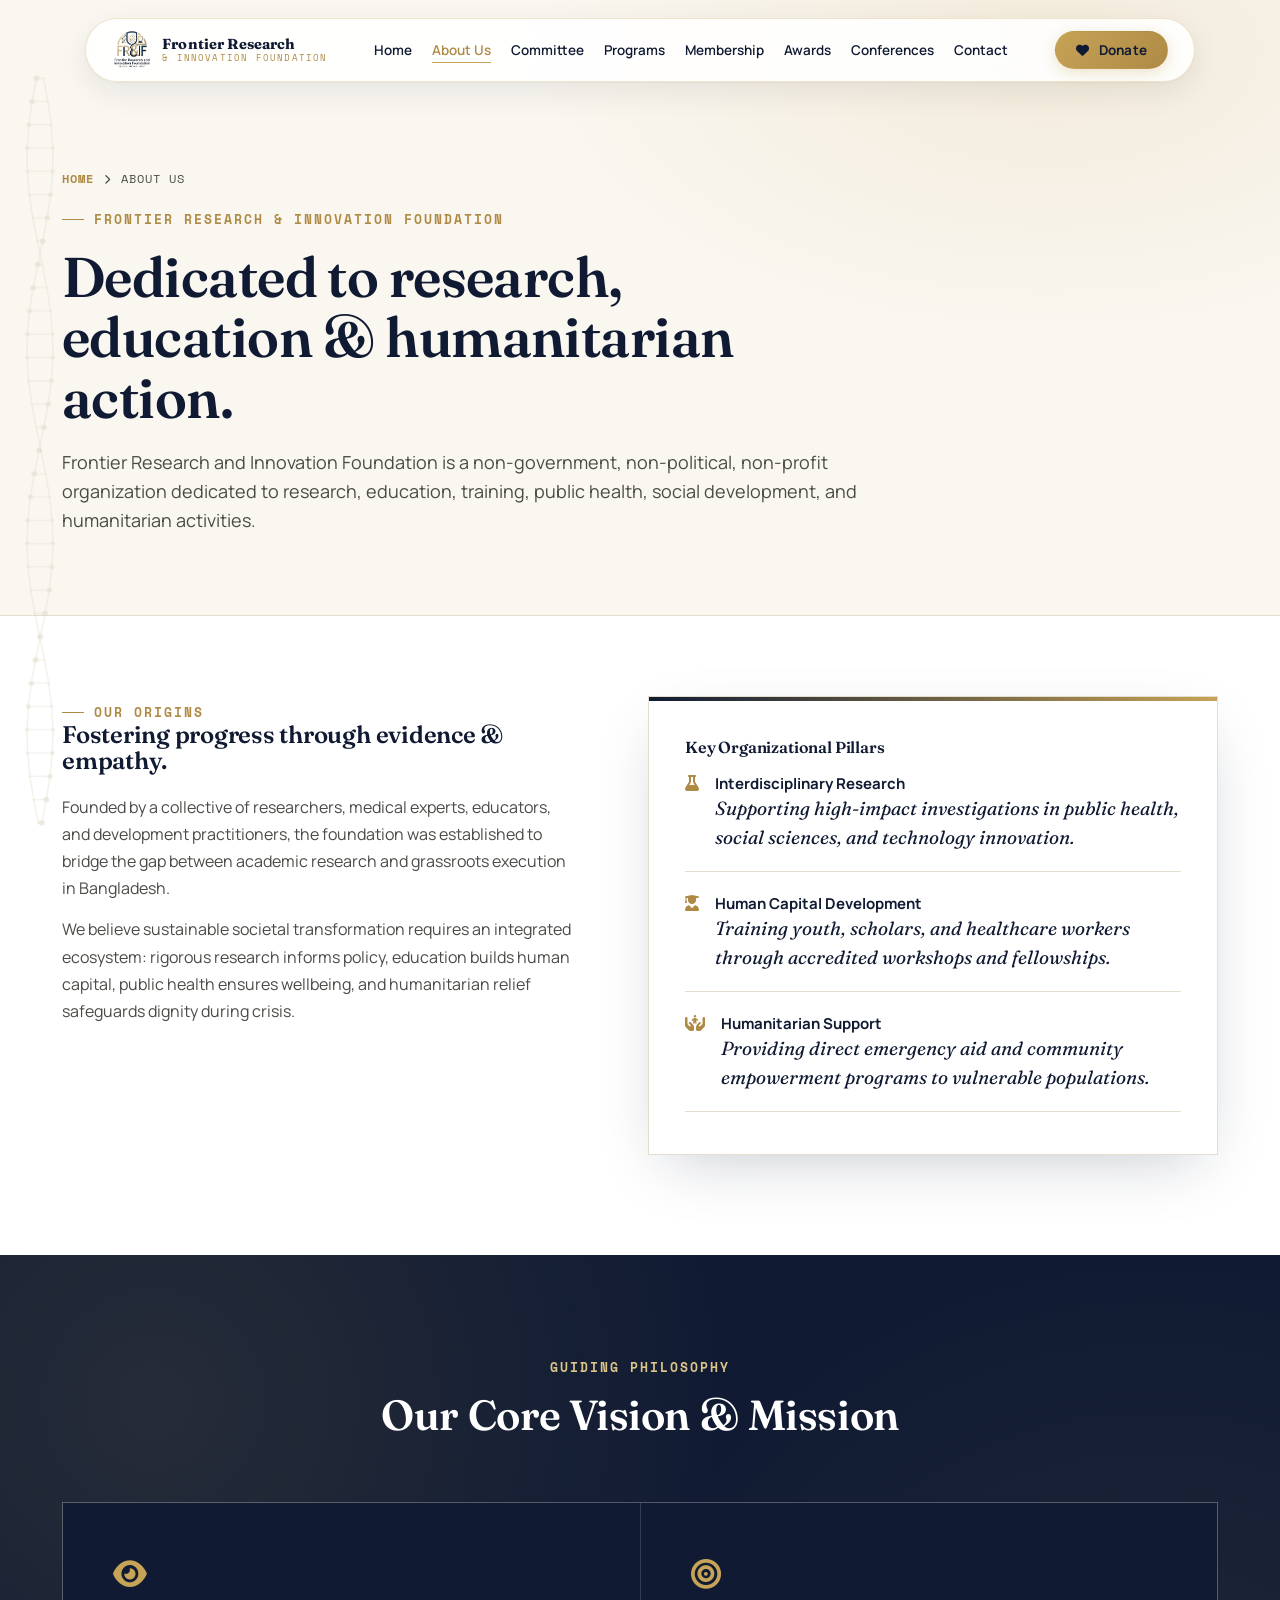
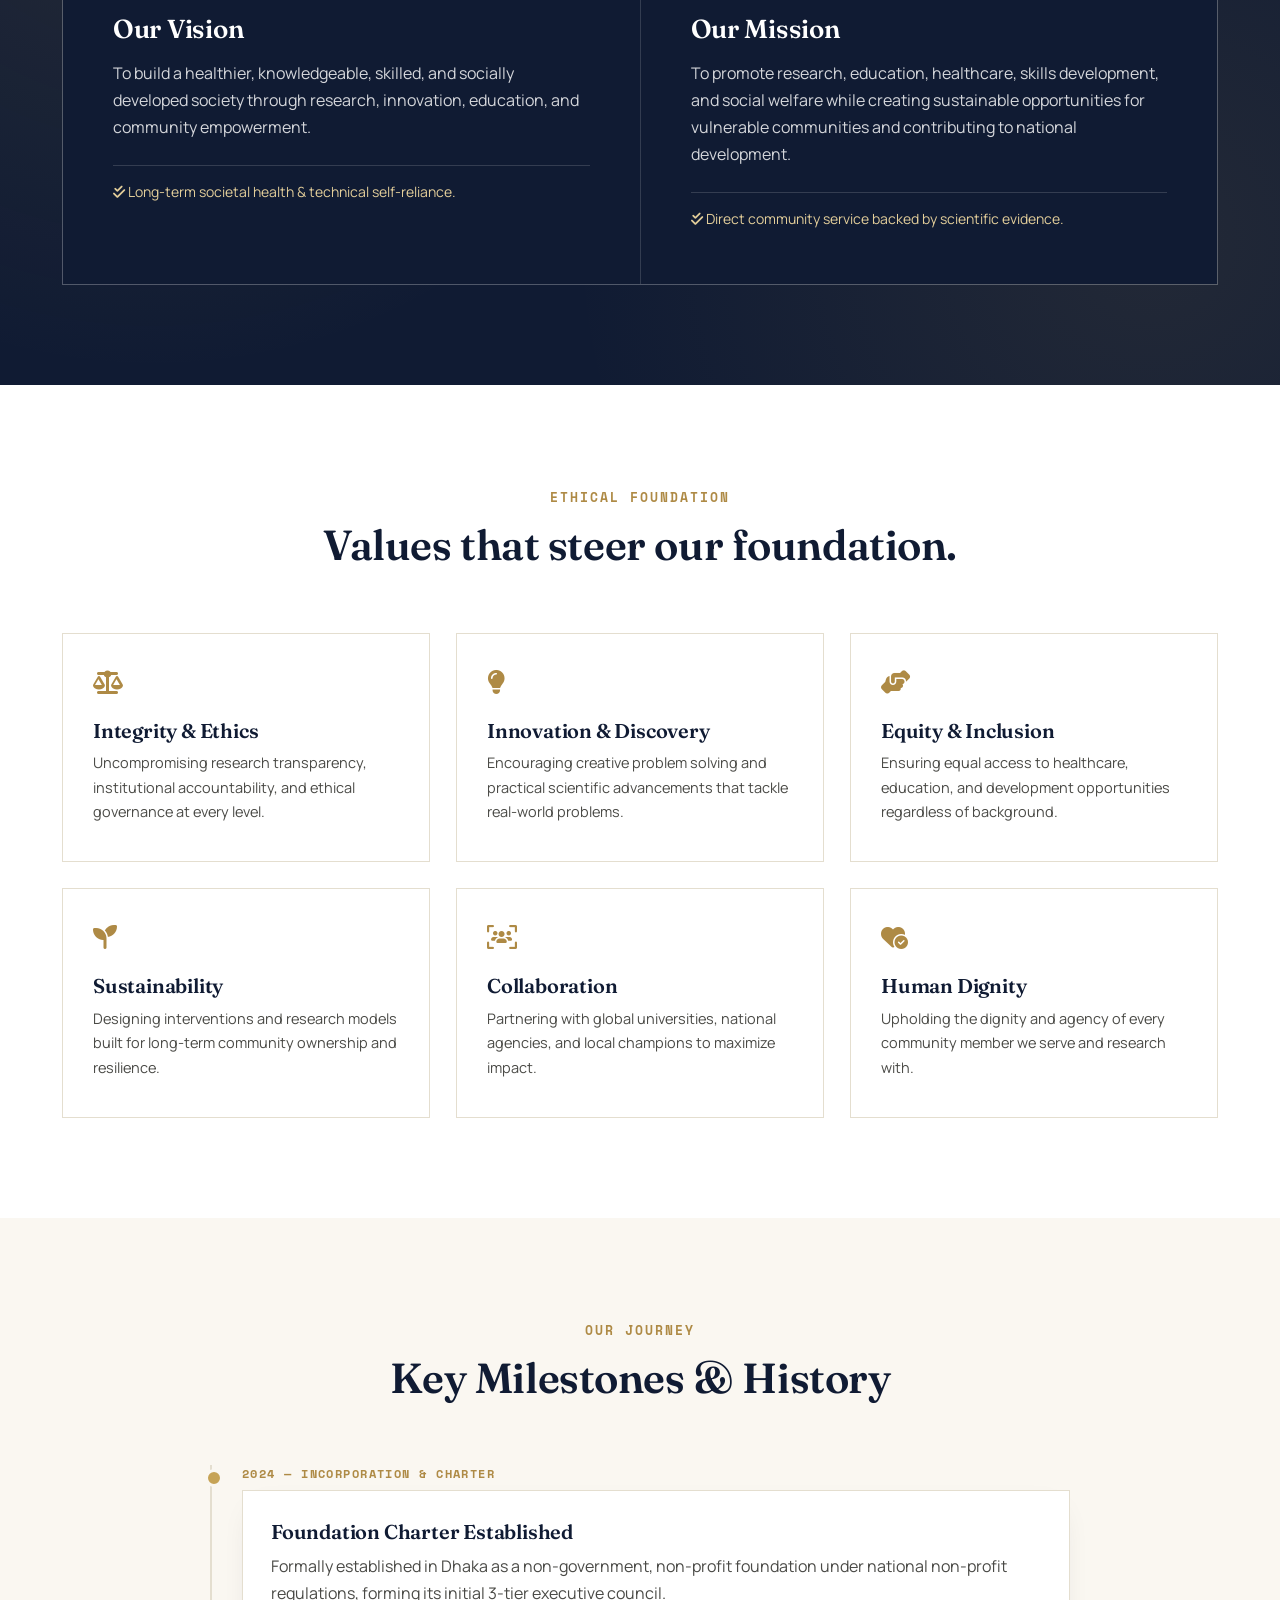
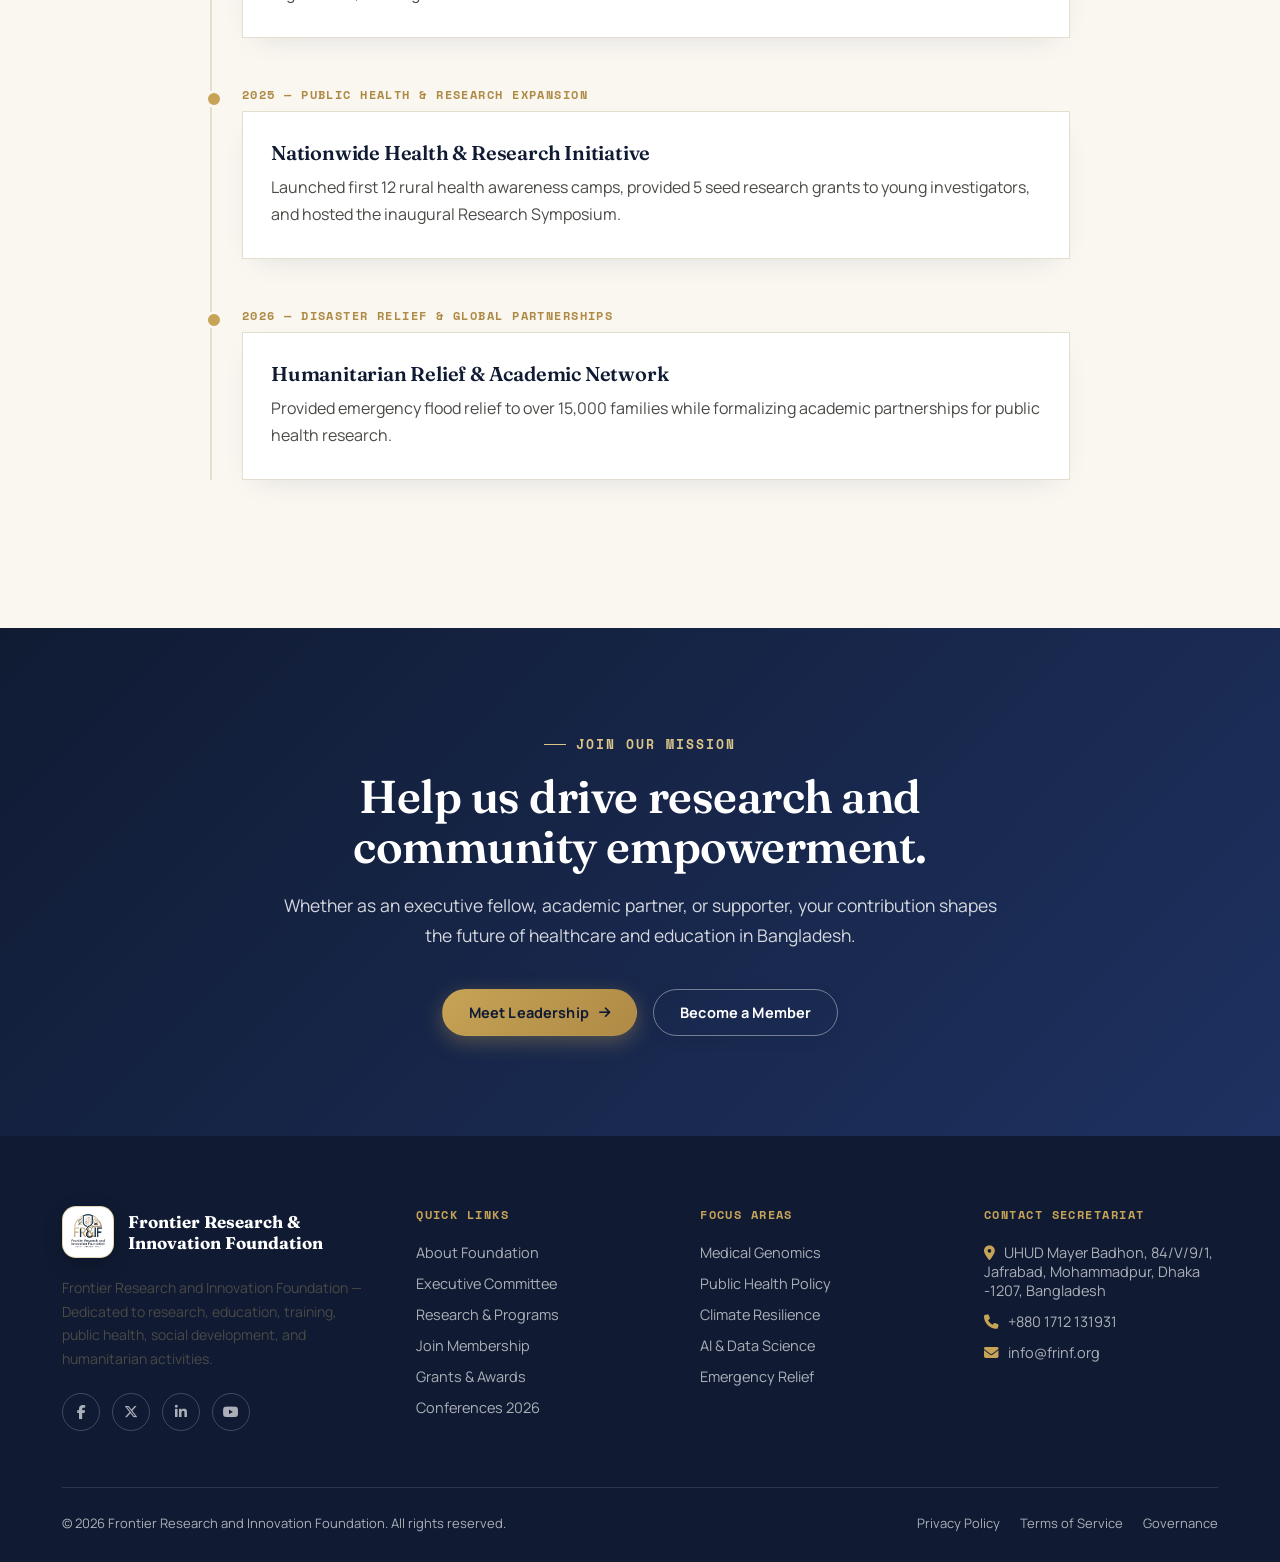
==== about.html @ 63838b61 "Complete site redesign, 3D DNA Helix, Glassmorphism UI, Responsive Components & 100% SEO" ====
<!DOCTYPE html>
<html lang="en">
<head>
<meta charset="UTF-8">
<meta name="viewport" content="width=device-width, initial-scale=1.0">
<title>About Us — Frontier Research and Innovation Foundation</title>
<meta name="description" content="Learn about Frontier Research and Innovation Foundation, our non-profit mission, vision, governance charter, and scientific research impact in Bangladesh.">
<meta name="theme-color" content="#0B192C">
<link rel="icon" href="images/logo.png" type="image/png">
<link rel="canonical" href="https://www.frinf.org/about.html">
<meta property="og:title" content="About Us — Frontier Research and Innovation Foundation">
<meta property="og:description" content="Learn about our foundation's vision, research initiatives, public health programs, and executive leadership.">
<meta property="og:image" content="images/logo.png">
<link rel="preconnect" href="https://fonts.googleapis.com">
<link rel="preconnect" href="https://fonts.gstatic.com" crossorigin>
<link href="https://fonts.googleapis.com/css2?family=Fraunces:ital,opsz,wght@0,9..144,300;0,9..144,400;0,9..144,500;0,9..144,600;0,9..144,700;1,9..144,400;1,9..144,500&family=Manrope:wght@400;500;600;700;800&family=Space+Mono:wght@400;700&display=swap" rel="stylesheet">
<link rel="stylesheet" href="https://cdnjs.cloudflare.com/ajax/libs/font-awesome/6.5.1/css/all.min.css">
<link rel="stylesheet" href="css/style.css">
<script src="js/components.js"></script>
</head>
<body>

<!-- ANIMATED PRELOADER SCREEN -->
<div id="preloader" class="preloader">
  <div class="preloader-inner">
    <div class="preloader-logo-wrap">
      <div class="preloader-ring"></div>
      <img src="images/logo.png" alt="Frontier Research and Innovation Foundation" class="preloader-logo">
    </div>
    <div class="preloader-title">Frontier Research &amp; Innovation Foundation</div>
    <div class="preloader-bar-wrap">
      <div class="preloader-bar" id="preloaderBar"></div>
    </div>
    <div class="preloader-status">
      <span id="preloaderPercent">0%</span>
    </div>
  </div>
</div>

<div id="helix-rail" aria-hidden="true">
  <canvas id="dnaCanvas" width="44" height="900"></canvas>
</div>

<div id="header-placeholder"></div>

<!-- PAGE HERO -->
<section class="page-hero">
  <div class="container">
    <div class="page-hero-inner reveal">
      <div class="breadcrumb">
        <a href="index.html">Home</a> <i class="fa-solid fa-chevron-right" style="font-size:10px;"></i> <span>About Us</span>
      </div>
      <span class="eyebrow">Frontier Research &amp; Innovation Foundation</span>
      <h1>Dedicated to research, education &amp; humanitarian action.</h1>
      <p class="lead">Frontier Research and Innovation Foundation is a non-government, non-political, non-profit organization dedicated to research, education, training, public health, social development, and humanitarian activities.</p>
    </div>
  </div>
</section>

<!-- DETAILED BACKGROUND -->
<section class="about" style="padding-top:80px;">
  <div class="container">
    <div class="about-grid">
      <div class="reveal">
        <span class="eyebrow">Our Origins</span>
        <h2>Fostering progress through evidence &amp; empathy.</h2>
        <p style="margin-top:20px;">Founded by a collective of researchers, medical experts, educators, and development practitioners, the foundation was established to bridge the gap between academic research and grassroots execution in Bangladesh.</p>
        <p style="margin-top:14px;">We believe sustainable societal transformation requires an integrated ecosystem: rigorous research informs policy, education builds human capital, public health ensures wellbeing, and humanitarian relief safeguards dignity during crisis.</p>
      </div>

      <div class="reveal" style="transition-delay:.15s;">
        <div class="hero-card" style="margin-top:0;">
          <h4>Key Organizational Pillars</h4>
          <ul class="about-list" style="margin-top:16px;">
            <li>
              <i class="fa-solid fa-flask"></i>
              <div>
                <b>Interdisciplinary Research</b>
                <p>Supporting high-impact investigations in public health, social sciences, and technology innovation.</p>
              </div>
            </li>
            <li>
              <i class="fa-solid fa-user-graduate"></i>
              <div>
                <b>Human Capital Development</b>
                <p>Training youth, scholars, and healthcare workers through accredited workshops and fellowships.</p>
              </div>
            </li>
            <li>
              <i class="fa-solid fa-hands-holding-child"></i>
              <div>
                <b>Humanitarian Support</b>
                <p>Providing direct emergency aid and community empowerment programs to vulnerable populations.</p>
              </div>
            </li>
          </ul>
        </div>
      </div>
    </div>
  </div>
</section>

<!-- VISION & MISSION DETAILED -->
<section class="vm">
  <div class="container">
    <div class="section-head center reveal">
      <span class="eyebrow">Guiding Philosophy</span>
      <h2>Our Core Vision &amp; Mission</h2>
    </div>

    <div class="vm-grid reveal-stagger">
      <div class="vm-card stagger-item">
        <i class="fa-solid fa-eye vm-icon"></i>
        <h3>Our Vision</h3>
        <p>To build a healthier, knowledgeable, skilled, and socially developed society through research, innovation, education, and community empowerment.</p>
        <div style="margin-top:24px;border-top:1px solid rgba(255,255,255,.15);padding-top:16px;font-size:14px;color:var(--gold-300);">
          <i class="fa-solid fa-check-double"></i> Long-term societal health &amp; technical self-reliance.
        </div>
      </div>
      <div class="vm-card stagger-item">
        <i class="fa-solid fa-bullseye vm-icon"></i>
        <h3>Our Mission</h3>
        <p>To promote research, education, healthcare, skills development, and social welfare while creating sustainable opportunities for vulnerable communities and contributing to national development.</p>
        <div style="margin-top:24px;border-top:1px solid rgba(255,255,255,.15);padding-top:16px;font-size:14px;color:var(--gold-300);">
          <i class="fa-solid fa-check-double"></i> Direct community service backed by scientific evidence.
        </div>
      </div>
    </div>
  </div>
</section>

<!-- CORE VALUES -->
<section style="background:var(--white);">
  <div class="container">
    <div class="section-head center reveal">
      <span class="eyebrow">Ethical Foundation</span>
      <h2>Values that steer our foundation.</h2>
    </div>

    <div class="explore-grid reveal-stagger">
      <div class="explore-card stagger-item">
        <div class="explore-top"><i class="fa-solid fa-scale-balanced e-icon"></i></div>
        <h4>Integrity &amp; Ethics</h4>
        <p>Uncompromising research transparency, institutional accountability, and ethical governance at every level.</p>
      </div>
      <div class="explore-card stagger-item">
        <div class="explore-top"><i class="fa-solid fa-lightbulb e-icon"></i></div>
        <h4>Innovation &amp; Discovery</h4>
        <p>Encouraging creative problem solving and practical scientific advancements that tackle real-world problems.</p>
      </div>
      <div class="explore-card stagger-item">
        <div class="explore-top"><i class="fa-solid fa-handshake-angle e-icon"></i></div>
        <h4>Equity &amp; Inclusion</h4>
        <p>Ensuring equal access to healthcare, education, and development opportunities regardless of background.</p>
      </div>
      <div class="explore-card stagger-item">
        <div class="explore-top"><i class="fa-solid fa-seedling e-icon"></i></div>
        <h4>Sustainability</h4>
        <p>Designing interventions and research models built for long-term community ownership and resilience.</p>
      </div>
      <div class="explore-card stagger-item">
        <div class="explore-top"><i class="fa-solid fa-users-viewfinder e-icon"></i></div>
        <h4>Collaboration</h4>
        <p>Partnering with global universities, national agencies, and local champions to maximize impact.</p>
      </div>
      <div class="explore-card stagger-item">
        <div class="explore-top"><i class="fa-solid fa-heart-circle-check e-icon"></i></div>
        <h4>Human Dignity</h4>
        <p>Upholding the dignity and agency of every community member we serve and research with.</p>
      </div>
    </div>
  </div>
</section>

<!-- MILESTONES TIMELINE -->
<section class="contact" style="background:var(--cream);">
  <div class="container">
    <div class="section-head center reveal">
      <span class="eyebrow">Our Journey</span>
      <h2>Key Milestones &amp; History</h2>
    </div>

    <div class="timeline reveal-stagger">
      <div class="timeline-item stagger-item">
        <div class="timeline-year">2024 — Incorporation &amp; Charter</div>
        <div class="timeline-card">
          <h4>Foundation Charter Established</h4>
          <p>Formally established in Dhaka as a non-government, non-profit foundation under national non-profit regulations, forming its initial 3-tier executive council.</p>
        </div>
      </div>
      <div class="timeline-item stagger-item">
        <div class="timeline-year">2025 — Public Health &amp; Research Expansion</div>
        <div class="timeline-card">
          <h4>Nationwide Health &amp; Research Initiative</h4>
          <p>Launched first 12 rural health awareness camps, provided 5 seed research grants to young investigators, and hosted the inaugural Research Symposium.</p>
        </div>
      </div>
      <div class="timeline-item stagger-item">
        <div class="timeline-year">2026 — Disaster Relief &amp; Global Partnerships</div>
        <div class="timeline-card">
          <h4>Humanitarian Relief &amp; Academic Network</h4>
          <p>Provided emergency flood relief to over 15,000 families while formalizing academic partnerships for public health research.</p>
        </div>
      </div>
    </div>
  </div>
</section>

<!-- CTA -->
<section class="donate">
  <div class="container">
    <div class="donate-inner reveal">
      <span class="eyebrow">Join Our Mission</span>
      <h2>Help us drive research and community empowerment.</h2>
      <p>Whether as an executive fellow, academic partner, or supporter, your contribution shapes the future of healthcare and education in Bangladesh.</p>
      <div class="donate-actions">
        <a href="committee.html" class="btn btn-gold">Meet Leadership <i class="fa-solid fa-arrow-right"></i></a>
        <a href="membership.html" class="btn btn-ghost" style="border-color:rgba(255,255,255,.4);color:#fff;">Become a Member</a>
      </div>
    </div>
  </div>
</section>

<!-- FOOTER -->
<div id="footer-placeholder"></div>

<script src="js/main.js"></script>
</body>
</html>
---- css/style.css ----
/* ==========================================================================
   Frontier Research and Innovation Foundation — Design System & CSS
   ========================================================================== */

:root {
  --navy-900: #101B33;
  --navy-800: #152449;
  --navy-700: #1E3160;
  --gold-600: #AE8A45;
  --gold-500: #C6A356;
  --gold-400: #DCC589;
  --gold-300: #E3CE9A;
  --gold-100: #F2E7CD;
  --cream: #FAF7F1;
  --cream-deep: #F3EEE3;
  --white: #FFFFFF;
  --ink: #1B1B1B;
  --ink-soft: #4A4A46;
  --line: #E4DECF;
  --shadow: 0 20px 60px -20px rgba(16,27,51,0.25);
  --shadow-sm: 0 10px 30px -15px rgba(16,27,51,0.15);
  --ease: cubic-bezier(.22,.88,.30,1);
}

* {
  margin: 0;
  padding: 0;
  box-sizing: border-box;
}

html {
  scroll-behavior: smooth;
}

body {
  font-family: 'Manrope', sans-serif;
  background: var(--cream);
  color: var(--ink);
  overflow-x: hidden;
  -webkit-font-smoothing: antialiased;
}

img {
  max-width: 100%;
  display: block;
}

a {
  text-decoration: none;
  color: inherit;
}

ul {
  list-style: none;
}

.container {
  max-width: 1220px;
  margin: 0 auto;
  padding: 0 32px;
}

/* Typography & Utilities */
.eyebrow {
  font-family: 'Space Mono', monospace;
  font-size: 12.5px;
  letter-spacing: .16em;
  text-transform: uppercase;
  color: var(--gold-600);
  display: inline-flex;
  align-items: center;
  gap: 10px;
  font-weight: 700;
}

.eyebrow::before {
  content: '';
  width: 22px;
  height: 1px;
  background: var(--gold-600);
  display: inline-block;
}

h1, h2, h3, h4 {
  font-family: 'Fraunces', serif;
  color: var(--navy-900);
  line-height: 1.08;
  font-weight: 600;
  letter-spacing: -.01em;
}

p {
  color: var(--ink-soft);
  line-height: 1.7;
  font-size: 16px;
}

.btn {
  display: inline-flex;
  align-items: center;
  gap: 10px;
  padding: 13px 26px;
  border-radius: 50px; /* Capsule Shape */
  font-family: 'Manrope', sans-serif;
  font-weight: 700;
  font-size: 14.5px;
  letter-spacing: .01em;
  cursor: pointer;
  border: 1px solid transparent;
  transition: all .35s var(--ease);
  white-space: nowrap;
  box-shadow: 0 4px 14px rgba(11, 25, 44, 0.08);
}

.btn-primary {
  background: var(--navy-900);
  color: var(--white);
  border-radius: 50px;
}

.btn-primary:hover {
  background: var(--gold-600);
  color: var(--white);
  transform: translateY(-2px);
  box-shadow: 0 8px 24px rgba(198, 163, 86, 0.3);
}

.btn-ghost {
  background: transparent;
  color: var(--navy-900);
  border-color: var(--navy-900);
  border-radius: 50px;
}

.btn-ghost:hover {
  background: var(--navy-900);
  color: var(--white);
}

.btn-gold {
  background: linear-gradient(135deg, var(--gold-500), var(--gold-600));
  color: var(--navy-900);
  border-radius: 50px;
  box-shadow: 0 6px 20px rgba(198, 163, 86, 0.35);
}

.btn-gold:hover {
  background: var(--white);
  color: var(--navy-900);
  transform: translateY(-2px);
  box-shadow: 0 10px 28px rgba(198, 163, 86, 0.45);
}

.btn i {
  font-size: 13px;
  transition: transform .35s var(--ease);
}

.btn:hover i.fa-arrow-right {
  transform: translateX(4px);
}

/* Animations & Reveal */
.reveal {
  opacity: 0;
  transform: translateY(28px);
  transition: opacity .9s var(--ease), transform .9s var(--ease);
}

.reveal.in {
  opacity: 1;
  transform: translateY(0);
}

.reveal-stagger.in .stagger-item {
  opacity: 1;
  transform: translateY(0);
}

.stagger-item {
  opacity: 0;
  transform: translateY(22px);
  transition: opacity .7s var(--ease), transform .7s var(--ease);
}

/* Animated Preloader Screen (Clean White Theme) */
.preloader {
  position: fixed;
  inset: 0;
  z-index: 9999;
  background: var(--white);
  display: flex;
  align-items: center;
  justify-content: center;
  transition: opacity .6s var(--ease), visibility .6s var(--ease);
}

.preloader::before {
  content: '';
  position: absolute;
  inset: 0;
  background: radial-gradient(circle at 50% 45%, rgba(198, 163, 86, 0.09), transparent 65%);
  pointer-events: none;
}

.preloader.fade-out {
  opacity: 0;
  visibility: hidden;
  pointer-events: none;
}

.preloader-inner {
  text-align: center;
  max-width: 620px;
  width: 95%;
  padding: 30px 15px;
  position: relative;
  z-index: 2;
}

.preloader-logo-wrap {
  position: relative;
  width: 124px;
  height: 124px;
  margin: 0 auto 26px;
  display: flex;
  align-items: center;
  justify-content: center;
}

.preloader-logo {
  width: 82px;
  height: 82px;
  object-fit: contain;
  position: relative;
  z-index: 2;
  animation: preloaderPulse 2s ease-in-out infinite;
}

.preloader-ring {
  position: absolute;
  inset: 0;
  border-radius: 50%;
  border: 2px solid var(--line);
  border-top-color: var(--gold-600);
  border-right-color: var(--gold-400);
  animation: preloaderSpin 1.2s linear infinite;
}

@keyframes preloaderSpin {
  0% { transform: rotate(0deg); }
  100% { transform: rotate(360deg); }
}

@keyframes preloaderPulse {
  0%, 100% { transform: scale(1); filter: drop-shadow(0 4px 14px rgba(16,27,51,0.08)); }
  50% { transform: scale(1.06); filter: drop-shadow(0 8px 24px rgba(198,163,86,0.35)); }
}

.preloader-title {
  font-family: 'Fraunces', serif;
  color: var(--navy-900);
  font-size: clamp(14px, 3.6vw, 19px);
  font-weight: 600;
  letter-spacing: .01em;
  margin-bottom: 24px;
  white-space: nowrap;
  overflow: hidden;
  text-overflow: ellipsis;
}

.preloader-bar-wrap {
  width: 100%;
  max-width: 380px;
  margin: 0 auto 12px;
  height: 5px;
  background: var(--cream-deep);
  border: 1px solid var(--line);
  border-radius: 6px;
  overflow: hidden;
  position: relative;
}

.preloader-bar {
  height: 100%;
  width: 0;
  background: linear-gradient(90deg, var(--gold-600), var(--gold-500), var(--gold-400));
  border-radius: 6px;
  transition: width .15s ease-out;
}

.preloader-status {
  font-family: 'Space Mono', monospace;
  font-size: 13px;
  font-weight: 700;
  color: var(--gold-600);
  letter-spacing: .14em;
}

/* 3D DNA Double-Helix Rail Signature Element */
#helix-rail {
  position: fixed;
  left: 18px;
  top: 0;
  bottom: 0;
  width: 44px;
  z-index: 40;
  display: flex;
  align-items: center;
  justify-content: center;
  pointer-events: none;
}

#helix-rail canvas {
  height: 85vh;
  width: 44px;
  display: block;
}

@media (max-width: 1180px) {
  #helix-rail {
    display: none;
  }
}

/* Header & Floating Capsule Navigation */
header {
  position: fixed;
  top: 20px;
  left: 0;
  right: 0;
  z-index: 100;
  padding: 0;
  pointer-events: none;
  transition: top 0.25s cubic-bezier(0.16, 1, 0.3, 1);
}

header.scrolled {
  top: 10px;
}

header .container {
  display: flex;
  justify-content: center;
  width: 100%;
}

nav {
  pointer-events: auto;
  width: 96%;
  max-width: 1440px;
  background: rgba(255, 255, 255, 0.90);
  backdrop-filter: blur(18px);
  -webkit-backdrop-filter: blur(18px);
  border: 1px solid rgba(198, 163, 86, 0.3);
  border-radius: 50px;
  padding: 11px 26px;
  display: flex;
  align-items: center;
  justify-content: space-between;
  box-shadow: 0 10px 30px rgba(11, 25, 44, 0.08), 0 1px 3px rgba(0, 0, 0, 0.04);
  transition: max-width 0.25s cubic-bezier(0.16, 1, 0.3, 1), padding 0.25s cubic-bezier(0.16, 1, 0.3, 1), background 0.4s var(--ease), border-color 0.4s var(--ease), box-shadow 0.4s var(--ease);
}

/* Scrolled State: Smooth Squeeze Animation */
header.scrolled nav {
  background: rgba(255, 255, 255, 0.96);
  border-color: rgba(198, 163, 86, 0.48);
  box-shadow: 0 12px 36px rgba(11, 25, 44, 0.14), 0 0 20px rgba(198, 163, 86, 0.2);
  border-radius: 40px;
}

.brand {
  display: flex;
  align-items: center;
  gap: 10px;
  flex-shrink: 0;
}

.brand img {
  height: 40px;
  width: 40px;
  object-fit: contain;
  transition: all 0.5s cubic-bezier(0.16, 1, 0.3, 1);
}

header.scrolled .brand img {
  height: 34px;
  width: 34px;
}

.brand-text {
  font-family: 'Fraunces', serif;
  line-height: 1.05;
}

.brand-text b {
  display: block;
  font-size: 14.5px;
  color: var(--navy-900);
  font-weight: 700;
  letter-spacing: .01em;
  white-space: nowrap;
  transition: font-size 0.5s var(--ease);
}

header.scrolled .brand-text b {
  font-size: 13px;
}

.brand-text span {
  display: block;
  font-family: 'Space Mono', monospace;
  font-size: 8.5px;
  letter-spacing: .14em;
  color: var(--gold-600);
  text-transform: uppercase;
  margin-top: 1px;
  white-space: nowrap;
}

.nav-links {
  display: flex;
  align-items: center;
  gap: 20px;
  flex-shrink: 0;
}

.nav-links a {
  font-size: 13.5px;
  font-weight: 600;
  color: var(--navy-900);
  position: relative;
  padding: 4px 0;
  white-space: nowrap;
  transition: color .3s;
}

.nav-links a::after {
  content: '';
  position: absolute;
  bottom: 0;
  left: 0;
  width: 0;
  height: 1.5px;
  background: var(--gold-500);
  transition: width .35s var(--ease);
}

.nav-links a:hover::after,
.nav-links a.active::after {
  width: 100%;
}

.nav-links a.active {
  color: var(--gold-600);
}

.nav-cta {
  display: flex;
  align-items: center;
  gap: 16px;
}

.nav-cta .btn {
  border-radius: 50px;
  padding: 9px 20px;
  font-size: 13.5px;
  box-shadow: 0 4px 15px rgba(198, 163, 86, 0.3);
}

.menu-toggle {
  display: none;
  background: none;
  border: none;
  font-size: 22px;
  color: var(--navy-900);
  cursor: pointer;
}

@media (max-width: 1080px) {
  header {
    top: 12px;
  }
  header .container {
    padding: 0 12px;
  }
  nav {
    padding: 10px 18px;
    border-radius: 36px;
  }
  header.scrolled nav {
    max-width: 100%;
    padding: 8px 14px;
    border-radius: 30px;
  }
  .brand-text b {
    font-size: 13.5px;
  }
  .brand-text span {
    font-size: 8px;
  }
  .nav-links {
    position: fixed;
    top: 0;
    right: -100%;
    height: 100vh;
    width: 80%;
    max-width: 340px;
    background: var(--navy-900);
    flex-direction: column;
    justify-content: center;
    gap: 24px;
    transition: right .5s var(--ease);
    padding: 40px;
    z-index: 200;
    pointer-events: auto;
  }
  .nav-links.open {
    right: 0;
  }
  .nav-links a {
    color: var(--gold-100);
    font-size: 16.5px;
  }
  .nav-links a::after {
    background: var(--gold-500);
  }
  .menu-toggle {
    display: block;
  }
  .nav-cta .btn-ghost {
    display: none;
  }
}

/* Page Header / Subpage Hero */
.page-hero {
  position: relative;
  padding: 170px 0 80px;
  background:
    radial-gradient(ellipse 900px 500px at 82% 8%, rgba(198,163,86,0.14), transparent 60%),
    var(--cream);
  border-bottom: 1px solid var(--line);
}

.page-hero-inner {
  max-width: 800px;
}

.page-hero h1 {
  font-size: clamp(36px, 4.8vw, 56px);
  margin: 18px 0 20px;
}

.page-hero p.lead {
  font-size: 18px;
  line-height: 1.6;
}

.breadcrumb {
  display: flex;
  align-items: center;
  gap: 10px;
  font-family: 'Space Mono', monospace;
  font-size: 12px;
  color: var(--ink-soft);
  margin-bottom: 16px;
  text-transform: uppercase;
  letter-spacing: .08em;
}

.breadcrumb a {
  color: var(--gold-600);
  font-weight: 700;
}

.breadcrumb a:hover {
  text-decoration: underline;
}

/* Sections Base */
section {
  padding: 100px 0;
  position: relative;
}

.section-head {
  max-width: 680px;
  margin-bottom: 64px;
}

.section-head h2 {
  font-size: clamp(28px, 3.4vw, 42px);
  margin-top: 16px;
}

.section-head p {
  margin-top: 16px;
  font-size: 17px;
}

.section-head.center {
  margin: 0 auto 64px;
  text-align: center;
}

.section-head.center .eyebrow {
  justify-content: center;
}

.section-head.center .eyebrow::before {
  display: none;
}

/* Main Homepage Hero */
.hero {
  position: relative;
  min-height: 100vh;
  display: flex;
  align-items: center;
  padding: 150px 0 90px;
  overflow: hidden;
  background:
    radial-gradient(ellipse 900px 500px at 82% 8%, rgba(198,163,86,0.14), transparent 60%),
    var(--cream);
}

.hero-grid {
  display: grid;
  grid-template-columns: 1.15fr .85fr;
  gap: 60px;
  align-items: center;
  position: relative;
  z-index: 2;
}

.hero h1 {
  font-size: clamp(40px, 5.4vw, 68px);
  margin: 22px 0 26px;
}

.hero h1 em {
  font-style: italic;
  color: var(--gold-600);
  font-weight: 500;
}

.hero p.lead {
  font-size: 18.5px;
  max-width: 520px;
  margin-bottom: 38px;
}

.hero-actions {
  display: flex;
  gap: 16px;
  flex-wrap: wrap;
  margin-bottom: 52px;
}

.hero-pillars {
  display: flex;
  gap: 34px;
  flex-wrap: wrap;
}

.hero-pillars div {
  display: flex;
  align-items: center;
  gap: 10px;
}

.hero-pillars i {
  color: var(--gold-600);
  font-size: 15px;
}

.hero-pillars span {
  font-size: 13px;
  font-weight: 700;
  color: var(--navy-800);
  text-transform: uppercase;
  letter-spacing: .04em;
}

.hero-card {
  background: var(--white);
  border: 1px solid var(--line);
  padding: 42px 36px;
  box-shadow: var(--shadow);
  position: relative;
}

.hero-card::before {
  content: '';
  position: absolute;
  top: 0;
  left: 0;
  width: 100%;
  height: 4px;
  background: linear-gradient(90deg, var(--navy-900), var(--gold-500));
}

.hero-card .quote-mark {
  font-family: 'Fraunces', serif;
  font-size: 64px;
  color: var(--gold-300);
  line-height: .5;
  margin-bottom: 8px;
}

.hero-card p {
  font-family: 'Fraunces', serif;
  font-style: italic;
  font-size: 19px;
  color: var(--navy-900);
  line-height: 1.5;
}

.hero-card .sig {
  margin-top: 22px;
  padding-top: 18px;
  border-top: 1px solid var(--line);
  font-family: 'Space Mono', monospace;
  font-size: 11px;
  letter-spacing: .1em;
  color: var(--ink-soft);
  text-transform: uppercase;
}

/* Ticker Banner */
.ticker-wrap {
  background: var(--navy-900);
  overflow: hidden;
  padding: 15px 0;
  border-top: 1px solid rgba(198,163,86,.25);
  border-bottom: 1px solid rgba(198,163,86,.25);
}

.ticker {
  display: flex;
  width: max-content;
  animation: scroll-left 26s linear infinite;
}

.ticker span {
  font-family: 'Space Mono', monospace;
  font-size: 13px;
  letter-spacing: .22em;
  color: var(--gold-300);
  padding: 0 28px;
  white-space: nowrap;
  text-transform: uppercase;
  display: flex;
  align-items: center;
  gap: 28px;
}

.ticker span i {
  font-size: 6px;
  color: var(--gold-600);
}

@keyframes scroll-left {
  0% { transform: translateX(0); }
  100% { transform: translateX(-50%); }
}

/* About Section & Cards */
.about {
  background: var(--white);
}

.about-grid {
  display: grid;
  grid-template-columns: .95fr 1.05fr;
  gap: 70px;
  align-items: start;
}

.about-lead {
  font-family: 'Fraunces', serif;
  font-size: 23px;
  color: var(--navy-900);
  font-weight: 500;
  line-height: 1.45;
  margin-bottom: 22px;
}

.about-list {
  margin-top: 30px;
  display: grid;
  gap: 0;
}

.about-list li {
  display: flex;
  gap: 16px;
  align-items: flex-start;
  padding: 20px 0;
  border-bottom: 1px solid var(--line);
}

.about-list li:first-child {
  padding-top: 0;
}

.about-list i {
  color: var(--gold-600);
  font-size: 16px;
  margin-top: 3px;
}

.about-list b {
  color: var(--navy-900);
  font-family: 'Manrope', sans-serif;
  font-size: 15px;
}

.tag-badges {
  display: flex;
  gap: 10px;
  flex-wrap: wrap;
  margin-top: 28px;
}

.tag-badges span {
  font-family: 'Space Mono', monospace;
  font-size: 11px;
  letter-spacing: .06em;
  border: 1px solid var(--line);
  padding: 8px 14px;
  color: var(--navy-800);
  text-transform: uppercase;
}

/* Vision / Mission Component */
.vm {
  background: var(--navy-900);
  color: var(--white);
  position: relative;
}

.vm h1, .vm h2, .vm h3, .vm h4,
.vm .section-head h2 {
  color: var(--white);
}

.vm p,
.vm .section-head p {
  color: rgba(255, 255, 255, 0.82);
}

.vm .eyebrow {
  color: var(--gold-400);
}

.vm .eyebrow::before {
  background: var(--gold-400);
}

.vm::before {
  content: '';
  position: absolute;
  inset: 0;
  background:
    radial-gradient(circle at 12% 20%, rgba(198,163,86,.12), transparent 45%),
    radial-gradient(circle at 90% 80%, rgba(198,163,86,.10), transparent 45%);
}

.vm-grid {
  display: grid;
  grid-template-columns: 1fr 1fr;
  gap: 1px;
  background: rgba(255,255,255,.14);
  position: relative;
  z-index: 2;
  border: 1px solid rgba(255,255,255,.14);
}

.vm-card {
  background: var(--navy-900);
  padding: 56px 50px;
}

.vm-card i.vm-icon {
  font-size: 30px;
  color: var(--gold-500);
  margin-bottom: 26px;
  display: block;
}

.vm-card h3 {
  color: var(--white);
  font-size: 26px;
  margin-bottom: 16px;
}

.vm-card p {
  color: rgba(255,255,255,.78);
}

/* Focus Areas & Program Grids */
.focus-grid {
  display: grid;
  grid-template-columns: repeat(3, 1fr);
  gap: 1px;
  background: var(--line);
  border: 1px solid var(--line);
}

.focus-card {
  background: var(--cream);
  padding: 44px 38px;
  transition: background .4s var(--ease), transform .4s var(--ease);
  position: relative;
}

.focus-card:hover {
  background: var(--white);
  transform: translateY(-4px);
  z-index: 3;
  box-shadow: var(--shadow);
}

.focus-num {
  font-family: 'Space Mono', monospace;
  font-size: 12px;
  color: var(--gold-600);
  letter-spacing: .1em;
}

.focus-card i.f-icon {
  font-size: 22px;
  color: var(--navy-900);
  width: 52px;
  height: 52px;
  border: 1px solid var(--line);
  display: flex;
  align-items: center;
  justify-content: center;
  margin: 18px 0 22px;
  transition: all .4s var(--ease);
}

.focus-card:hover i.f-icon {
  background: var(--navy-900);
  color: var(--gold-400);
  border-color: var(--navy-900);
}

.focus-card h4 {
  font-size: 19px;
  margin-bottom: 10px;
}

.focus-card p {
  font-size: 14.5px;
}

/* Explore Grid */
.explore {
  background: var(--white);
}

.explore-grid {
  display: grid;
  grid-template-columns: repeat(3, 1fr);
  gap: 26px;
}

.explore-card {
  border: 1px solid var(--line);
  padding: 36px 30px;
  position: relative;
  overflow: hidden;
  transition: border-color .35s var(--ease), transform .35s var(--ease);
  background: var(--white);
  display: block;
}

.explore-card:hover {
  border-color: var(--gold-500);
  transform: translateY(-5px);
}

.explore-card::after {
  content: '';
  position: absolute;
  bottom: 0;
  left: 0;
  height: 3px;
  width: 0;
  background: var(--gold-500);
  transition: width .4s var(--ease);
}

.explore-card:hover::after {
  width: 100%;
}

.explore-top {
  display: flex;
  justify-content: space-between;
  align-items: flex-start;
  margin-bottom: 26px;
}

.explore-card i.e-icon {
  font-size: 24px;
  color: var(--gold-600);
}

.explore-card i.e-arrow {
  font-size: 13px;
  color: var(--navy-900);
  transition: transform .35s var(--ease);
}

.explore-card:hover i.e-arrow {
  transform: translate(4px, -4px);
}

.explore-card h4 {
  font-size: 20px;
  margin-bottom: 10px;
}

.explore-card p {
  font-size: 14.5px;
}

/* Committee / Team Cards */
.committee-grid {
  display: grid;
  grid-template-columns: repeat(3, 1fr);
  gap: 30px;
}

.member-card {
  background: var(--white);
  border: 1px solid var(--line);
  padding: 36px 30px;
  transition: all .35s var(--ease);
  position: relative;
}

.member-card:hover {
  transform: translateY(-4px);
  box-shadow: var(--shadow-sm);
  border-color: var(--gold-500);
}

.member-avatar {
  width: 80px;
  height: 80px;
  border-radius: 50%;
  background: var(--cream-deep);
  border: 2px solid var(--line);
  display: flex;
  align-items: center;
  justify-content: center;
  font-size: 28px;
  color: var(--navy-900);
  margin-bottom: 20px;
}

.member-card h4 {
  font-size: 20px;
  margin-bottom: 6px;
}

.member-role {
  font-family: 'Space Mono', monospace;
  font-size: 12px;
  color: var(--gold-600);
  letter-spacing: .06em;
  text-transform: uppercase;
  margin-bottom: 16px;
  display: block;
}

.member-card p {
  font-size: 14px;
  line-height: 1.6;
}

.member-tags {
  display: flex;
  gap: 6px;
  flex-wrap: wrap;
  margin-top: 18px;
}

.member-tags span {
  font-size: 10.5px;
  font-family: 'Space Mono', monospace;
  background: var(--cream);
  border: 1px solid var(--line);
  padding: 4px 8px;
  color: var(--navy-800);
}

/* Membership Tiers */
.tier-grid {
  display: grid;
  grid-template-columns: repeat(3, 1fr);
  gap: 30px;
}

.tier-card {
  background: var(--white);
  border: 1px solid var(--line);
  padding: 44px 34px;
  position: relative;
  display: flex;
  flex-direction: column;
  justify-content: space-between;
  transition: all .35s var(--ease);
}

.tier-card.featured {
  background: var(--navy-900);
  color: var(--white);
  border-color: var(--navy-900);
  box-shadow: var(--shadow);
}

.tier-card.featured h3,
.tier-card.featured h4 {
  color: var(--white);
}

.tier-card.featured p {
  color: rgba(255,255,255,.75);
}

.tier-badge {
  position: absolute;
  top: 20px;
  right: 20px;
  font-family: 'Space Mono', monospace;
  font-size: 10px;
  text-transform: uppercase;
  letter-spacing: .1em;
  background: var(--gold-500);
  color: var(--navy-900);
  padding: 4px 10px;
  font-weight: 700;
}

.tier-price {
  font-family: 'Fraunces', serif;
  font-size: 36px;
  font-weight: 700;
  color: var(--gold-600);
  margin: 18px 0 24px;
}

.tier-card.featured .tier-price {
  color: var(--gold-400);
}

.tier-features {
  margin: 24px 0 32px;
}

.tier-features li {
  display: flex;
  align-items: flex-start;
  gap: 12px;
  font-size: 14.5px;
  margin-bottom: 14px;
}

.tier-features i {
  color: var(--gold-600);
  margin-top: 4px;
}

.tier-card.featured .tier-features i {
  color: var(--gold-400);
}

/* Awards & Events Timeline */
.timeline {
  position: relative;
  max-width: 860px;
  margin: 0 auto;
  padding-left: 30px;
  border-left: 2px solid var(--line);
}

.timeline-item {
  position: relative;
  margin-bottom: 48px;
}

.timeline-item::before {
  content: '';
  position: absolute;
  left: -37px;
  top: 4px;
  width: 12px;
  height: 12px;
  border-radius: 50%;
  background: var(--gold-500);
  border: 3px solid var(--cream);
}

.timeline-year {
  font-family: 'Space Mono', monospace;
  font-size: 12px;
  letter-spacing: .12em;
  color: var(--gold-600);
  font-weight: 700;
  text-transform: uppercase;
  margin-bottom: 8px;
}

.timeline-card {
  background: var(--white);
  border: 1px solid var(--line);
  padding: 30px 28px;
  box-shadow: var(--shadow-sm);
}

.timeline-card h4 {
  font-size: 20px;
  margin-bottom: 10px;
}

/* Tabs Filter UI */
.filter-tabs {
  display: flex;
  justify-content: center;
  gap: 12px;
  flex-wrap: wrap;
  margin-bottom: 50px;
}

.tab-btn {
  background: var(--white);
  border: 1px solid var(--line);
  padding: 12px 24px;
  font-family: 'Space Mono', monospace;
  font-size: 12px;
  letter-spacing: .08em;
  text-transform: uppercase;
  color: var(--navy-800);
  cursor: pointer;
  transition: all .3s;
}

.tab-btn.active,
.tab-btn:hover {
  background: var(--navy-900);
  color: var(--white);
  border-color: var(--navy-900);
}

/* Donate Section */
.donate {
  background: linear-gradient(135deg, var(--navy-900), var(--navy-700));
  color: var(--white);
  text-align: center;
}

.donate h1, .donate h2, .donate h3, .donate h4,
.donate .section-head h2 {
  color: var(--white) !important;
}

.donate-inner {
  max-width: 720px;
  margin: 0 auto;
}

.donate h2 {
  color: var(--white) !important;
  font-size: clamp(30px, 4vw, 46px);
  margin: 18px 0 20px;
}

.donate p {
  color: rgba(255,255,255,.82) !important;
  font-size: 17.5px;
  margin-bottom: 38px;
}

.donate-actions {
  display: flex;
  gap: 16px;
  justify-content: center;
  flex-wrap: wrap;
}

.donate .eyebrow {
  color: var(--gold-400) !important;
  justify-content: center;
}

.donate .eyebrow::before {
  background: var(--gold-400) !important;
}

/* Universal Dark Section & High-Contrast Typography Overrides */
.bg-dark,
.dark-section {
  background: var(--navy-900) !important;
  color: var(--white) !important;
}

.vm h1, .vm h2, .vm h3, .vm h4,
.donate h1, .donate h2, .donate h3, .donate h4,
.bg-dark h1, .bg-dark h2, .bg-dark h3, .bg-dark h4,
.dark-section h1, .dark-section h2, .dark-section h3, .dark-section h4 {
  color: var(--white) !important;
}

.vm p, .donate p, .bg-dark p, .dark-section p,
.vm .section-head p, .donate .section-head p, .bg-dark p {
  color: rgba(255, 255, 255, 0.82) !important;
}

.vm .eyebrow, .donate .eyebrow, .bg-dark .eyebrow, .dark-section .eyebrow {
  color: var(--gold-400) !important;
}

.vm .eyebrow::before, .donate .eyebrow::before, .bg-dark .eyebrow::before, .dark-section .eyebrow::before {
  background: var(--gold-400) !important;
}

.tier-card.featured .tier-features li {
  color: rgba(255, 255, 255, 0.88);
}

/* Payment Method Cards */
.payment-grid {
  display: grid;
  grid-template-columns: repeat(3, 1fr);
  gap: 26px;
  margin-top: 40px;
}

.payment-card {
  background: var(--white);
  border: 1px solid var(--line);
  padding: 34px 28px;
  text-align: left;
}

.payment-card i {
  font-size: 28px;
  color: var(--navy-900);
  margin-bottom: 18px;
  display: block;
}

.payment-card h4 {
  font-size: 18px;
  margin-bottom: 8px;
}

.payment-card code {
  font-family: 'Space Mono', monospace;
  background: var(--cream-deep);
  padding: 4px 8px;
  font-size: 12.5px;
  color: var(--navy-900);
  display: inline-block;
  margin-top: 10px;
}

/* Contact Section & Form Cards */
.contact {
  background: var(--cream-deep);
}

.contact-grid {
  display: grid;
  grid-template-columns: .85fr 1.15fr;
  gap: 60px;
}

.contact-info li {
  display: flex;
  gap: 16px;
  padding: 22px 0;
  border-bottom: 1px solid var(--line);
  align-items: flex-start;
}

.contact-info li:first-child {
  padding-top: 0;
}

.contact-info i {
  width: 44px;
  height: 44px;
  border: 1px solid var(--navy-900);
  border-radius: 50%;
  display: flex;
  align-items: center;
  justify-content: center;
  color: var(--navy-900);
  font-size: 15px;
  flex-shrink: 0;
}

.contact-info b {
  display: block;
  color: var(--navy-900);
  font-size: 13px;
  text-transform: uppercase;
  letter-spacing: .06em;
  font-family: 'Space Mono', monospace;
  margin-bottom: 4px;
}

.contact-info a {
  color: var(--ink-soft);
  font-size: 15.5px;
}

.contact-info a:hover {
  color: var(--gold-600);
}

.form-card {
  background: var(--white);
  border: 1px solid var(--line);
  padding: 44px;
  box-shadow: var(--shadow);
}

.form-row {
  display: grid;
  grid-template-columns: 1fr 1fr;
  gap: 20px;
  margin-bottom: 20px;
}

.field {
  display: flex;
  flex-direction: column;
  gap: 8px;
}

.field label {
  font-size: 12px;
  text-transform: uppercase;
  letter-spacing: .06em;
  font-family: 'Space Mono', monospace;
  color: var(--navy-800);
}

.field input,
.field select,
.field textarea {
  border: none;
  border-bottom: 1.5px solid var(--line);
  padding: 12px 2px;
  font-family: 'Manrope', sans-serif;
  font-size: 15px;
  background: transparent;
  color: var(--ink);
  transition: border-color .3s;
}

.field input:focus,
.field select:focus,
.field textarea:focus {
  outline: none;
  border-color: var(--gold-600);
}

.field.full {
  grid-column: 1 / -1;
}

/* Modal Popup UI */
.modal-backdrop {
  position: fixed;
  inset: 0;
  background: rgba(16,27,51,0.65);
  backdrop-filter: blur(6px);
  z-index: 500;
  display: flex;
  align-items: center;
  justify-content: center;
  opacity: 0;
  pointer-events: none;
  transition: opacity .35s var(--ease);
  padding: 20px;
}

.modal-backdrop.active {
  opacity: 1;
  pointer-events: auto;
}

.modal-card {
  background: var(--white);
  border: 1px solid var(--line);
  max-width: 600px;
  width: 100%;
  padding: 40px;
  box-shadow: var(--shadow);
  position: relative;
  transform: translateY(20px);
  transition: transform .35s var(--ease);
}

.modal-backdrop.active .modal-card {
  transform: translateY(0);
}

.modal-close {
  position: absolute;
  top: 20px;
  right: 20px;
  background: none;
  border: none;
  font-size: 20px;
  cursor: pointer;
  color: var(--navy-900);
}

/* Footer */
footer {
  background: var(--navy-900);
  color: rgba(255,255,255,.65);
  padding: 70px 0 30px;
}

.footer-grid {
  display: grid;
  grid-template-columns: 1.3fr 1fr 1fr 1fr;
  gap: 50px;
  margin-bottom: 56px;
}

.footer-brand {
  display: flex;
  gap: 14px;
  align-items: center;
  margin-bottom: 18px;
}

.footer-brand img {
  height: 52px;
  width: 52px;
  object-fit: contain;
  background: #FFFFFF;
  border-radius: 14px;
  padding: 6px;
  box-shadow: 0 6px 18px rgba(0, 0, 0, 0.25);
  border: 1.5px solid rgba(198, 163, 86, 0.45);
  flex-shrink: 0;
}

.footer-brand b {
  font-family: 'Fraunces', serif;
  color: var(--white);
  font-size: 17px;
}

.footer-col h5 {
  font-family: 'Space Mono', monospace;
  color: var(--gold-500);
  font-size: 12px;
  letter-spacing: .12em;
  text-transform: uppercase;
  margin-bottom: 20px;
}

.footer-col ul li {
  margin-bottom: 12px;
  font-size: 14.5px;
}

.footer-col a:hover {
  color: var(--gold-300);
}

.footer-social {
  display: flex;
  gap: 12px;
  margin-top: 22px;
}

.footer-social a {
  width: 38px;
  height: 38px;
  border: 1px solid rgba(255,255,255,.2);
  border-radius: 50%;
  display: flex;
  align-items: center;
  justify-content: center;
  font-size: 14px;
  transition: all .3s;
}

.footer-social a:hover {
  background: var(--gold-500);
  border-color: var(--gold-500);
  color: var(--navy-900);
}

.footer-bottom {
  border-top: 1px solid rgba(255,255,255,.12);
  padding-top: 26px;
  display: flex;
  justify-content: space-between;
  flex-wrap: wrap;
  gap: 12px;
  font-size: 13px;
}

/* Responsive Media Queries */
@media (prefers-reduced-motion: reduce) {
  * { animation: none !important; transition: none !important; }
}

@media (max-width: 980px) {
  .hero-grid,
  .about-grid,
  .contact-grid,
  .committee-grid,
  .tier-grid,
  .payment-grid {
    grid-template-columns: 1fr;
  }
  .hero-card { margin-top: 20px; }
  .vm-card { padding: 44px 34px; }
  .focus-grid,
  .explore-grid { grid-template-columns: 1fr 1fr; }
  .footer-grid { grid-template-columns: 1fr 1fr; }
}

@media (max-width: 600px) {
  .focus-grid,
  .explore-grid,
  .footer-grid { grid-template-columns: 1fr; }
  .form-row { grid-template-columns: 1fr; }
  .container { padding: 0 20px; }
  .form-card { padding: 28px 20px; }
}

/* Glassmorphic Minimal Image Component */
.about-image-wrap {
  margin-top: 26px;
  position: relative;
  border-radius: 20px;
  overflow: hidden;
  border: 1px solid rgba(198, 163, 86, 0.35);
  box-shadow: 0 16px 36px rgba(11, 25, 44, 0.10);
  background: rgba(255, 255, 255, 0.6);
  backdrop-filter: blur(12px);
  -webkit-backdrop-filter: blur(12px);
}

.about-glass-img {
  width: 100%;
  height: 290px;
  object-fit: cover;
  display: block;
  transition: transform 0.6s var(--ease);
}

.about-image-wrap:hover .about-glass-img {
  transform: scale(1.05);
}

/* ==========================================================================
   100% Mobile Responsiveness & Touch Optimization System
   ========================================================================== */
html, body {
  overflow-x: hidden !important;
  width: 100% !important;
  max-width: 100% !important;
  -webkit-text-size-adjust: 100%;
}

img, canvas, svg, video {
  max-width: 100%;
  height: auto;
}

@media (max-width: 1080px) {
  header {
    top: 10px !important;
  }
  
  nav {
    width: 92% !important;
    padding: 10px 18px !important;
    border-radius: 35px !important;
  }

  .nav-links {
    position: absolute;
    top: calc(100% + 10px);
    left: 0;
    right: 0;
    background: rgba(11, 25, 44, 0.98);
    backdrop-filter: blur(24px);
    -webkit-backdrop-filter: blur(24px);
    border: 1px solid rgba(198, 163, 86, 0.4);
    border-radius: 24px;
    padding: 20px;
    flex-direction: column;
    align-items: stretch;
    gap: 0;
    display: none;
    box-shadow: 0 16px 40px rgba(0, 0, 0, 0.4);
  }

  .nav-links.open {
    display: flex;
    animation: fadeInDown 0.3s var(--ease);
  }

  .nav-links a {
    color: #FFFFFF !important;
    font-size: 15px;
    padding: 12px 14px;
    border-bottom: 1px solid rgba(255, 255, 255, 0.08);
    border-radius: 8px;
  }

  .nav-links a:last-child {
    border-bottom: none;
  }

  .nav-links a.active,
  .nav-links a:hover {
    background: rgba(198, 163, 86, 0.15);
    color: var(--gold-400) !important;
  }

  .menu-toggle {
    display: flex !important;
    align-items: center;
    justify-content: center;
    width: 40px;
    height: 40px;
    border-radius: 50%;
    background: var(--cream-deep);
    border: 1px solid var(--line);
    color: var(--navy-900);
    font-size: 16px;
    cursor: pointer;
  }
}

@media (max-width: 768px) {
  section {
    padding: 50px 0 !important;
  }

  .hero-pillars {
    flex-direction: column;
    align-items: flex-start;
    gap: 10px;
  }

  .page-hero {
    padding: 110px 0 50px !important;
  }

  .page-hero h1 {
    font-size: 32px !important;
  }

  .vm-grid,
  .focus-grid,
  .explore-grid,
  .footer-grid {
    grid-template-columns: 1fr !important;
    gap: 30px !important;
  }

  .about-glass-img {
    height: 220px !important;
  }

  input[type="text"],
  input[type="email"],
  input[type="tel"],
  input[type="number"],
  select,
  textarea {
    font-size: 16px !important; /* Prevents auto-zoom on iOS */
    padding: 12px 14px !important;
  }

  .btn {
    min-height: 44px; /* Touch friendly minimum height */
    padding: 12px 20px !important;
  }
}

@media (max-width: 480px) {
  .brand-text span {
    display: none; /* Hide tagline on ultra-narrow phones for clean alignment */
  }

  .brand-text b {
    font-size: 13px !important;
  }

  .footer-bottom {
    flex-direction: column;
    align-items: flex-start;
    gap: 12px;
  }
}
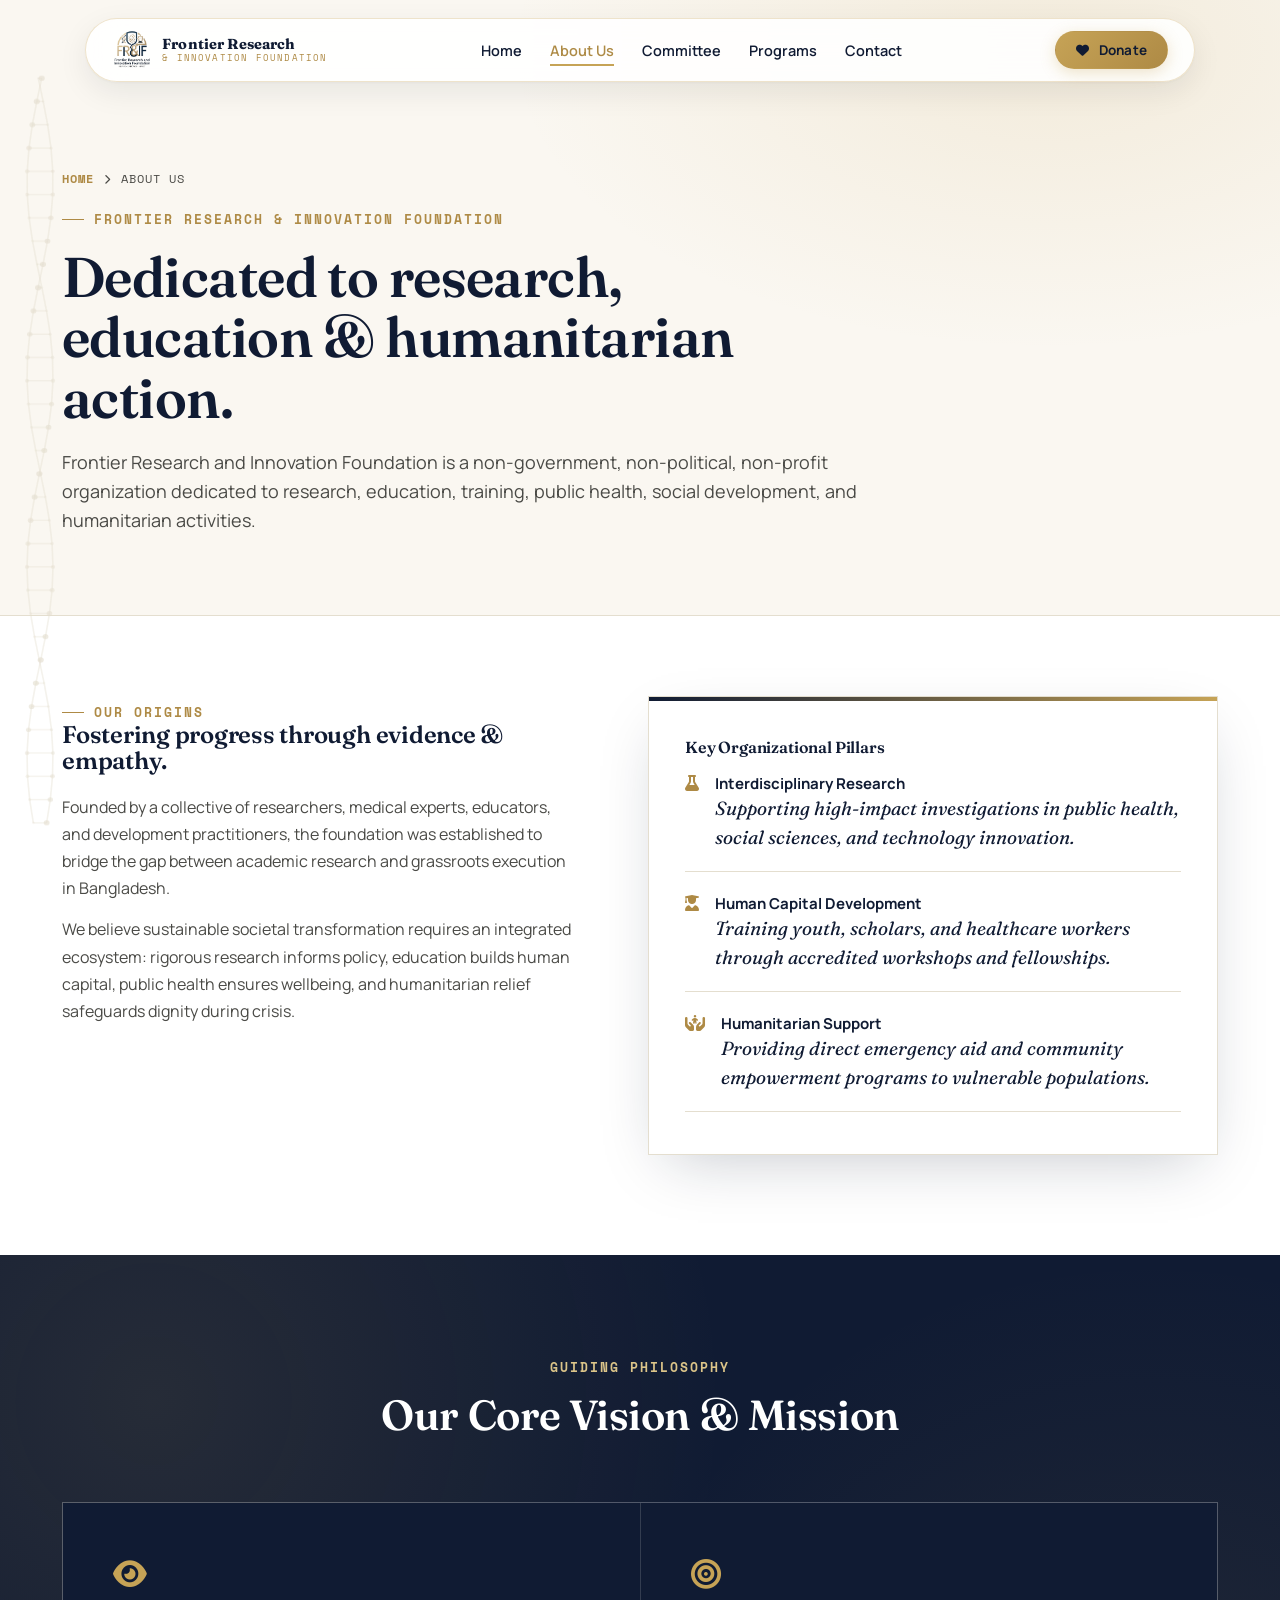
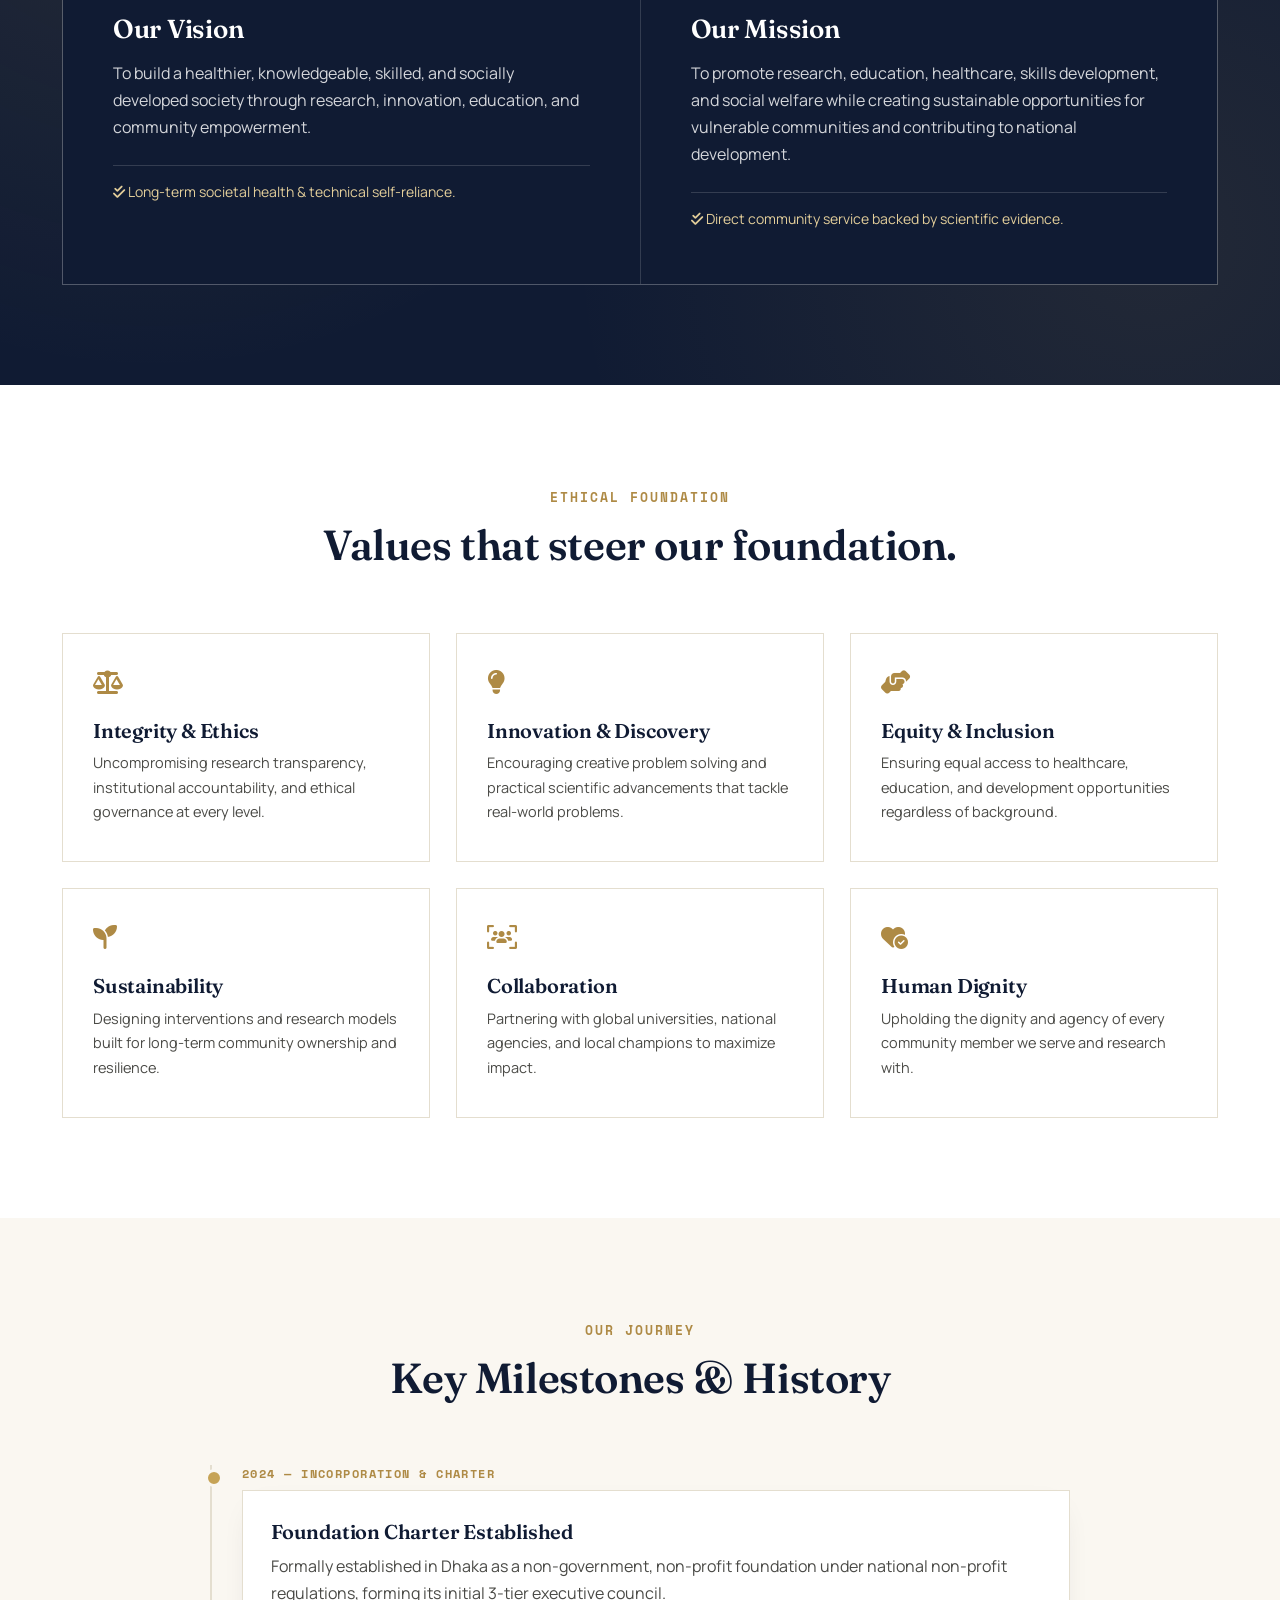
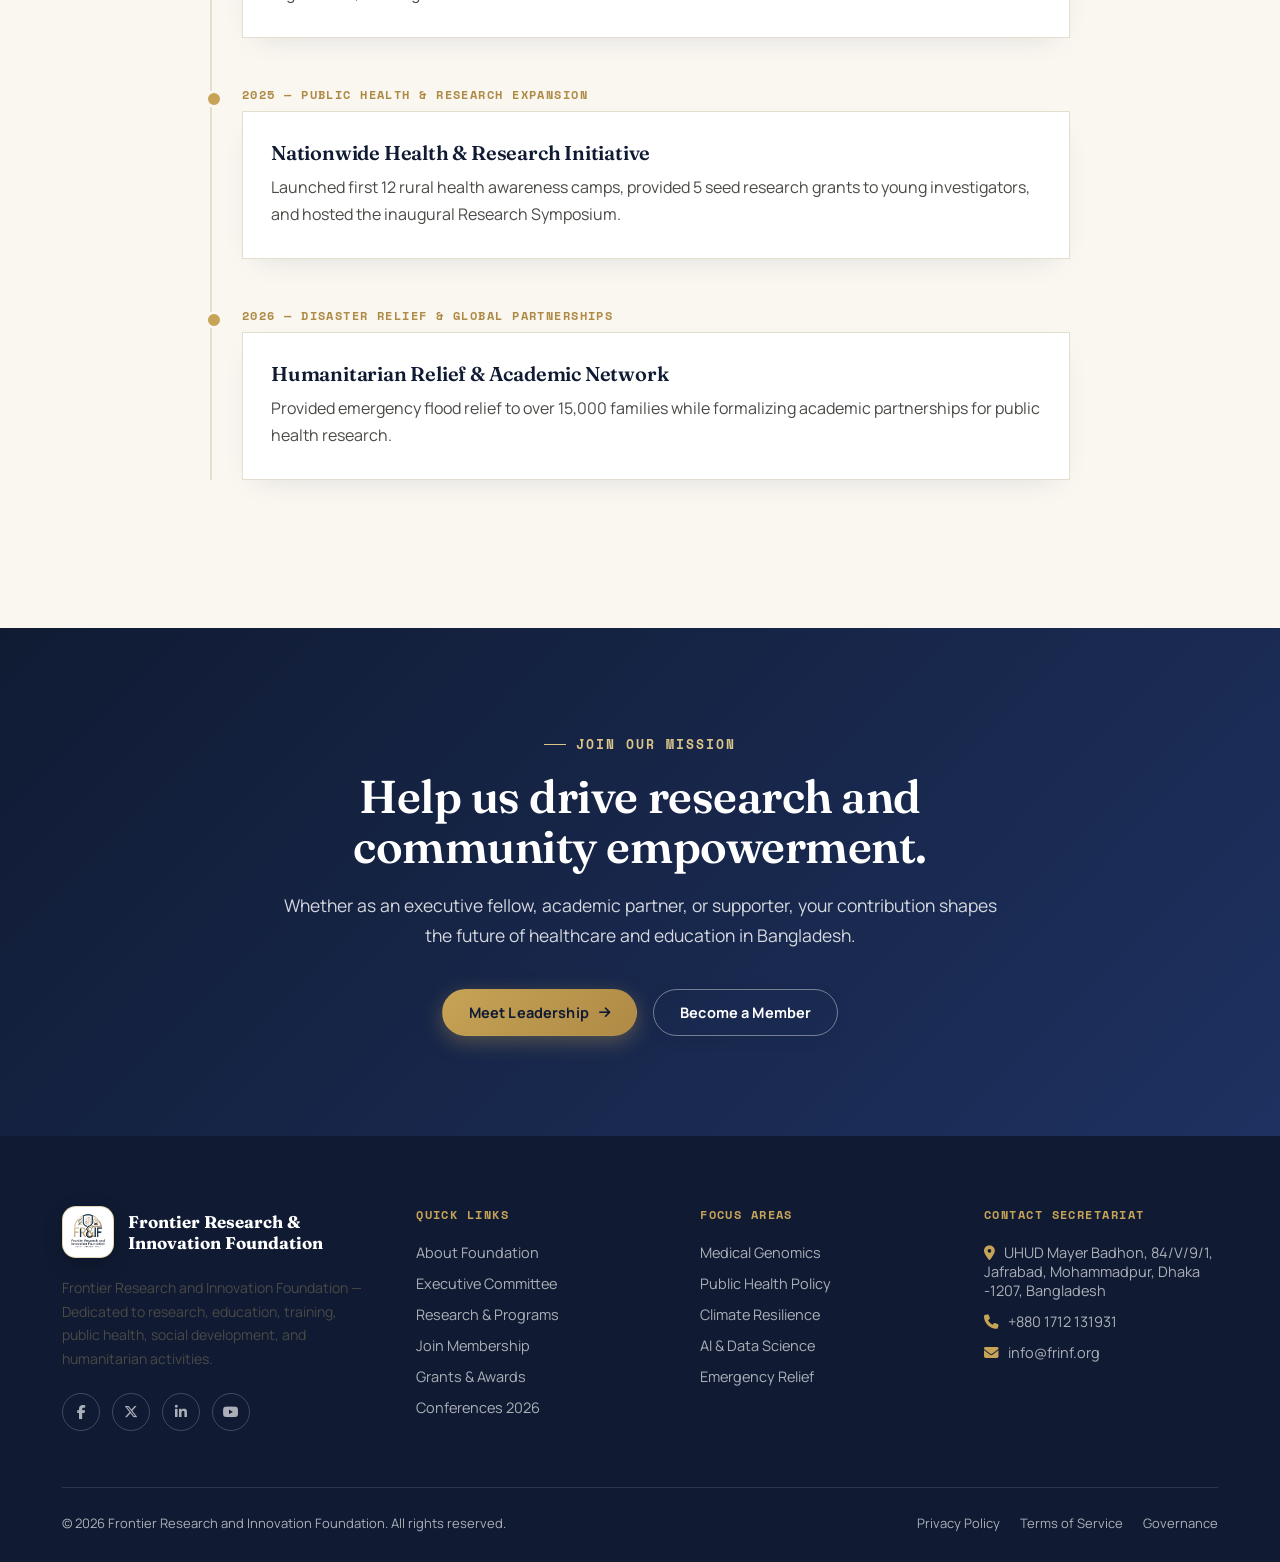
==== commit 8dc5b632: "Set complete Primary Meta, Open Graph (OG), X / Twitter Cards, Favicons, and JSON-LD Schemas across " ====
--- a/about.html
+++ b/about.html
@@ -5,12 +5,56 @@
 <meta name="viewport" content="width=device-width, initial-scale=1.0">
 <title>About Us — Frontier Research and Innovation Foundation</title>
 <meta name="description" content="Learn about Frontier Research and Innovation Foundation, our non-profit mission, vision, governance charter, and scientific research impact in Bangladesh.">
+<meta name="keywords" content="About FRINF, Frontier Research Foundation mission, non-profit Bangladesh, research organization Dhaka">
+<meta name="author" content="Frontier Research and Innovation Foundation">
+<meta name="robots" content="index, follow">
 <meta name="theme-color" content="#0B192C">
 <link rel="icon" href="images/logo.png" type="image/png">
+<link rel="apple-touch-icon" href="images/logo.png">
 <link rel="canonical" href="https://www.frinf.org/about.html">
+
+<!-- Open Graph / Facebook Meta Tags -->
+<meta property="og:type" content="website">
+<meta property="og:site_name" content="Frontier Research and Innovation Foundation">
+<meta property="og:url" content="https://www.frinf.org/about.html">
 <meta property="og:title" content="About Us — Frontier Research and Innovation Foundation">
 <meta property="og:description" content="Learn about our foundation's vision, research initiatives, public health programs, and executive leadership.">
-<meta property="og:image" content="images/logo.png">
+<meta property="og:image" content="https://www.frinf.org/images/logo.png">
+<meta property="og:image:width" content="1200">
+<meta property="og:image:height" content="630">
+<meta property="og:image:alt" content="Frontier Research and Innovation Foundation Logo">
+<meta property="og:locale" content="en_US">
+
+<!-- X / Twitter Card Meta Tags -->
+<meta name="twitter:card" content="summary_large_image">
+<meta name="twitter:site" content="@frinf_org">
+<meta name="twitter:creator" content="@frinf_org">
+<meta name="twitter:title" content="About Us — Frontier Research and Innovation Foundation">
+<meta name="twitter:description" content="Learn about our foundation's vision, research initiatives, public health programs, and executive leadership.">
+<meta name="twitter:image" content="https://www.frinf.org/images/logo.png">
+
+<!-- JSON-LD Structured Data Schema -->
+<script type="application/ld+json">
+{
+  "@context": "https://schema.org",
+  "@type": "AboutPage",
+  "name": "About Us — Frontier Research and Innovation Foundation",
+  "url": "https://www.frinf.org/about.html",
+  "mainEntity": {
+    "@type": "NGO",
+    "name": "Frontier Research and Innovation Foundation",
+    "url": "https://www.frinf.org",
+    "logo": "https://www.frinf.org/images/logo.png",
+    "address": {
+      "@type": "PostalAddress",
+      "streetAddress": "UHUD Mayer Badhon, 84/V/9/1, Jafrabad, Mohammadpur",
+      "addressLocality": "Dhaka",
+      "postalCode": "1207",
+      "addressCountry": "BD"
+    }
+  }
+}
+</script>
 <link rel="preconnect" href="https://fonts.googleapis.com">
 <link rel="preconnect" href="https://fonts.gstatic.com" crossorigin>
 <link href="https://fonts.googleapis.com/css2?family=Fraunces:ital,opsz,wght@0,9..144,300;0,9..144,400;0,9..144,500;0,9..144,600;0,9..144,700;1,9..144,400;1,9..144,500&family=Manrope:wght@400;500;600;700;800&family=Space+Mono:wght@400;700&display=swap" rel="stylesheet">
--- a/css/style.css
+++ b/css/style.css
@@ -422,16 +422,20 @@
 .nav-links {
   display: flex;
   align-items: center;
-  gap: 20px;
+  gap: 28px;
   flex-shrink: 0;
 }
 
+.nav-links .nav-icon {
+  display: none;
+}
+
 .nav-links a {
-  font-size: 13.5px;
+  font-size: 14.5px;
   font-weight: 600;
   color: var(--navy-900);
   position: relative;
-  padding: 4px 0;
+  padding: 6px 0;
   white-space: nowrap;
   transition: color .3s;
 }
@@ -1675,6 +1679,66 @@
 }
 
 /* ==========================================================================
+   Infinite Ticker Marquee Engine (GPU Accelerated 60 FPS)
+   ========================================================================== */
+.ticker-wrap {
+  width: 100%;
+  overflow: hidden;
+  background: var(--navy-900);
+  border-top: 1px solid rgba(198, 163, 86, 0.3);
+  border-bottom: 1px solid rgba(198, 163, 86, 0.3);
+  padding: 16px 0;
+  user-select: none;
+}
+
+.ticker {
+  display: flex;
+  width: max-content;
+  will-change: transform;
+  animation: tickerScrollGPU 22s linear infinite !important;
+}
+
+.ticker:hover {
+  animation-play-state: paused !important;
+}
+
+.ticker-track {
+  display: flex;
+  align-items: center;
+  gap: 36px;
+  white-space: nowrap;
+  padding-right: 36px;
+  flex-shrink: 0;
+}
+
+.ticker-track span {
+  font-family: 'Space Mono', monospace;
+  font-size: 13.5px;
+  font-weight: 700;
+  letter-spacing: 0.14em;
+  text-transform: uppercase;
+  color: var(--gold-400);
+  display: inline-flex;
+  align-items: center;
+  gap: 16px;
+}
+
+.ticker-track span i {
+  color: var(--white);
+  font-size: 10px;
+  opacity: 0.7;
+}
+
+@keyframes tickerScrollGPU {
+  0% {
+    transform: translate3d(0, 0, 0);
+  }
+  100% {
+    transform: translate3d(-50%, 0, 0);
+  }
+}
+
+/* ==========================================================================
    100% Mobile Responsiveness & Touch Optimization System
    ========================================================================== */
 html, body {
@@ -1691,96 +1755,179 @@
 
 @media (max-width: 1080px) {
   header {
-    top: 10px !important;
+    position: fixed !important;
+    top: 12px !important;
+    left: 0 !important;
+    right: 0 !important;
+    width: 100% !important;
+    z-index: 1000 !important;
+    pointer-events: auto !important;
   }
   
+  header .container {
+    padding: 0 16px !important;
+    position: relative !important;
+    width: 100% !important;
+    max-width: 100% !important;
+  }
+
   nav {
-    width: 92% !important;
-    padding: 10px 18px !important;
-    border-radius: 35px !important;
-  }
-
+    position: relative !important;
+    width: 100% !important;
+    max-width: 100% !important;
+    padding: 10px 16px !important;
+    border-radius: 40px !important;
+    background: rgba(255, 255, 255, 0.96) !important;
+    border: 1px solid rgba(198, 163, 86, 0.4) !important;
+    box-shadow: 0 10px 30px rgba(11, 25, 44, 0.12) !important;
+    display: flex !important;
+    align-items: center !important;
+    justify-content: space-between !important;
+  }
+
+  /* Redesigned Compact Symmetrical Floating White Glass Mobile Drawer */
   .nav-links {
-    position: absolute;
-    top: calc(100% + 10px);
-    left: 0;
-    right: 0;
-    background: rgba(11, 25, 44, 0.98);
-    backdrop-filter: blur(24px);
-    -webkit-backdrop-filter: blur(24px);
-    border: 1px solid rgba(198, 163, 86, 0.4);
-    border-radius: 24px;
-    padding: 20px;
-    flex-direction: column;
-    align-items: stretch;
-    gap: 0;
-    display: none;
-    box-shadow: 0 16px 40px rgba(0, 0, 0, 0.4);
+    position: absolute !important;
+    top: calc(100% + 10px) !important;
+    left: 16px !important;
+    right: 16px !important;
+    width: calc(100% - 32px) !important;
+    height: auto !important;
+    max-height: calc(85vh - 70px) !important;
+    overflow-y: auto !important;
+    background: rgba(255, 255, 255, 0.98) !important;
+    backdrop-filter: blur(24px) !important;
+    -webkit-backdrop-filter: blur(24px) !important;
+    border: 1.5px solid rgba(198, 163, 86, 0.45) !important;
+    border-radius: 22px !important;
+    padding: 10px 8px !important;
+    flex-direction: column !important;
+    align-items: stretch !important;
+    gap: 3px !important;
+    display: none !important;
+    box-shadow: 0 16px 45px rgba(11, 25, 44, 0.18), 0 0 25px rgba(198, 163, 86, 0.12) !important;
+    z-index: 1001 !important;
+    pointer-events: auto !important;
   }
 
   .nav-links.open {
-    display: flex;
-    animation: fadeInDown 0.3s var(--ease);
+    display: flex !important;
+    animation: mobileMenuSlideDown 0.3s cubic-bezier(0.16, 1, 0.3, 1) !important;
+  }
+
+  @keyframes mobileMenuSlideDown {
+    0% { opacity: 0; transform: translateY(-10px) scale(0.97); }
+    100% { opacity: 1; transform: translateY(0) scale(1); }
   }
 
   .nav-links a {
-    color: #FFFFFF !important;
-    font-size: 15px;
-    padding: 12px 14px;
-    border-bottom: 1px solid rgba(255, 255, 255, 0.08);
-    border-radius: 8px;
+    color: #0B192C !important;
+    font-size: 14.5px !important;
+    font-weight: 600 !important;
+    padding: 11px 16px !important;
+    border-radius: 14px !important;
+    display: flex !important;
+    align-items: center !important;
+    justify-content: flex-start !important;
+    gap: 12px !important;
+    border-bottom: 1px solid rgba(11, 25, 44, 0.04) !important;
+    transition: all 0.2s var(--ease) !important;
+  }
+
+  .nav-links a .nav-icon {
+    display: inline-flex !important;
+    align-items: center !important;
+    justify-content: center !important;
+    width: 24px !important;
+    color: #C6A356 !important;
+    font-size: 15px !important;
+    flex-shrink: 0 !important;
   }
 
   .nav-links a:last-child {
-    border-bottom: none;
+    border-bottom: none !important;
   }
 
   .nav-links a.active,
   .nav-links a:hover {
-    background: rgba(198, 163, 86, 0.15);
-    color: var(--gold-400) !important;
+    background: rgba(198, 163, 86, 0.15) !important;
+    color: #0B192C !important;
+    font-weight: 700 !important;
+    padding-left: 20px !important;
+    border-left: 3.5px solid #C6A356 !important;
   }
 
   .menu-toggle {
     display: flex !important;
-    align-items: center;
-    justify-content: center;
-    width: 40px;
-    height: 40px;
-    border-radius: 50%;
-    background: var(--cream-deep);
-    border: 1px solid var(--line);
-    color: var(--navy-900);
-    font-size: 16px;
-    cursor: pointer;
+    align-items: center !important;
+    justify-content: center !important;
+    width: 42px !important;
+    height: 42px !important;
+    border-radius: 50% !important;
+    background: linear-gradient(135deg, #10243E, #0B192C) !important;
+    border: 1.5px solid rgba(198, 163, 86, 0.6) !important;
+    color: #FFFFFF !important;
+    font-size: 17px !important;
+    cursor: pointer !important;
+    box-shadow: 0 4px 14px rgba(11, 25, 44, 0.25) !important;
+    flex-shrink: 0 !important;
+  }
+
+  .menu-toggle:active {
+    transform: scale(0.92) !important;
   }
 }
 
 @media (max-width: 768px) {
   section {
-    padding: 50px 0 !important;
+    padding: 44px 0 !important;
+  }
+
+  .hero {
+    padding: 100px 0 50px !important;
+  }
+
+  .hero h1 {
+    font-size: clamp(26px, 6.5vw, 38px) !important;
+    line-height: 1.2 !important;
+  }
+
+  .hero-cta {
+    flex-direction: column !important;
+    width: 100% !important;
+  }
+
+  .hero-cta .btn {
+    width: 100% !important;
+    justify-content: center !important;
   }
 
   .hero-pillars {
-    flex-direction: column;
-    align-items: flex-start;
-    gap: 10px;
+    flex-direction: column !important;
+    align-items: flex-start !important;
+    gap: 12px !important;
   }
 
   .page-hero {
-    padding: 110px 0 50px !important;
+    padding: 100px 0 44px !important;
   }
 
   .page-hero h1 {
-    font-size: 32px !important;
+    font-size: 28px !important;
+  }
+
+  .tag-badges {
+    flex-wrap: wrap !important;
+    gap: 8px !important;
   }
 
   .vm-grid,
   .focus-grid,
   .explore-grid,
-  .footer-grid {
+  .footer-grid,
+  .about-grid {
     grid-template-columns: 1fr !important;
-    gap: 30px !important;
+    gap: 24px !important;
   }
 
   .about-glass-img {
@@ -1798,14 +1945,13 @@
   }
 
   .btn {
-    min-height: 44px; /* Touch friendly minimum height */
-    padding: 12px 20px !important;
+    min-height: 44px !important; /* Touch friendly minimum height */
   }
 }
 
 @media (max-width: 480px) {
   .brand-text span {
-    display: none; /* Hide tagline on ultra-narrow phones for clean alignment */
+    display: none !important; /* Clean single-line title alignment on narrow phones */
   }
 
   .brand-text b {
@@ -1813,8 +1959,8 @@
   }
 
   .footer-bottom {
-    flex-direction: column;
-    align-items: flex-start;
-    gap: 12px;
-  }
-}
+    flex-direction: column !important;
+    align-items: flex-start !important;
+    gap: 12px !important;
+  }
+}
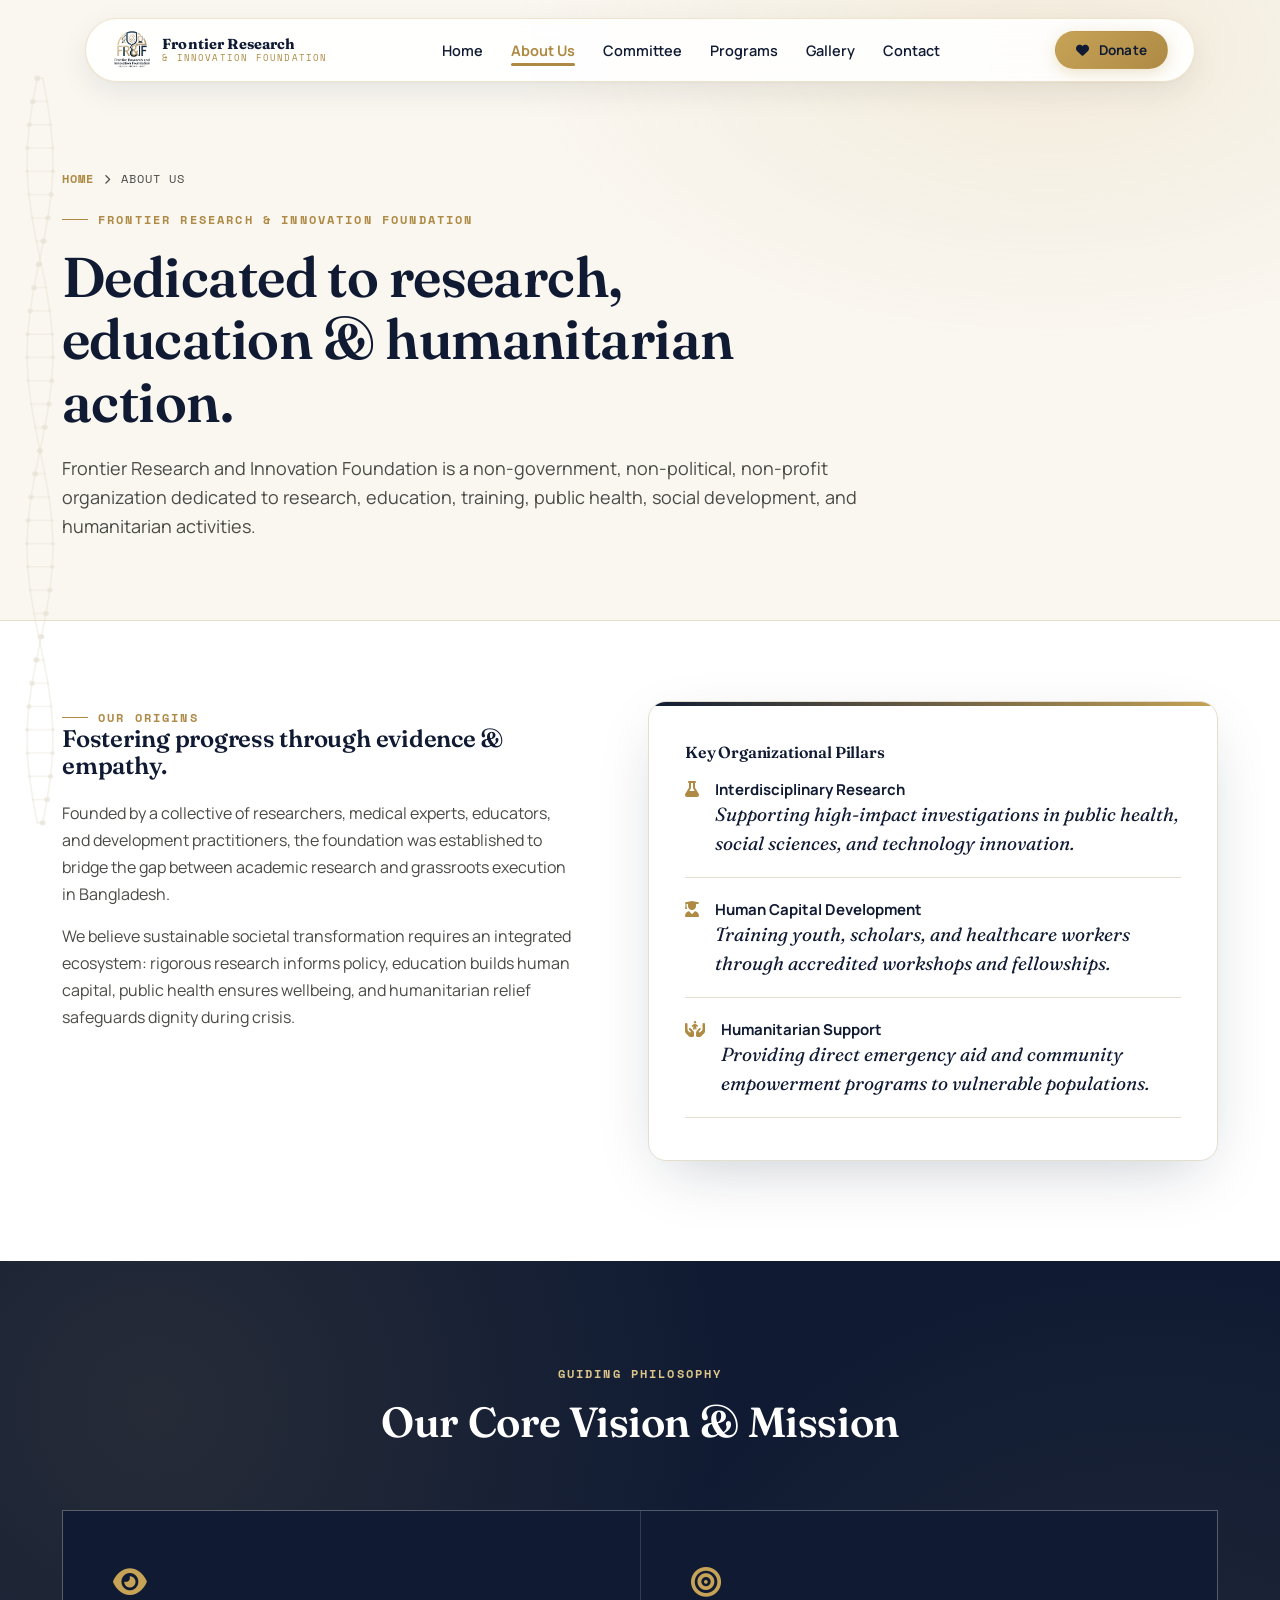
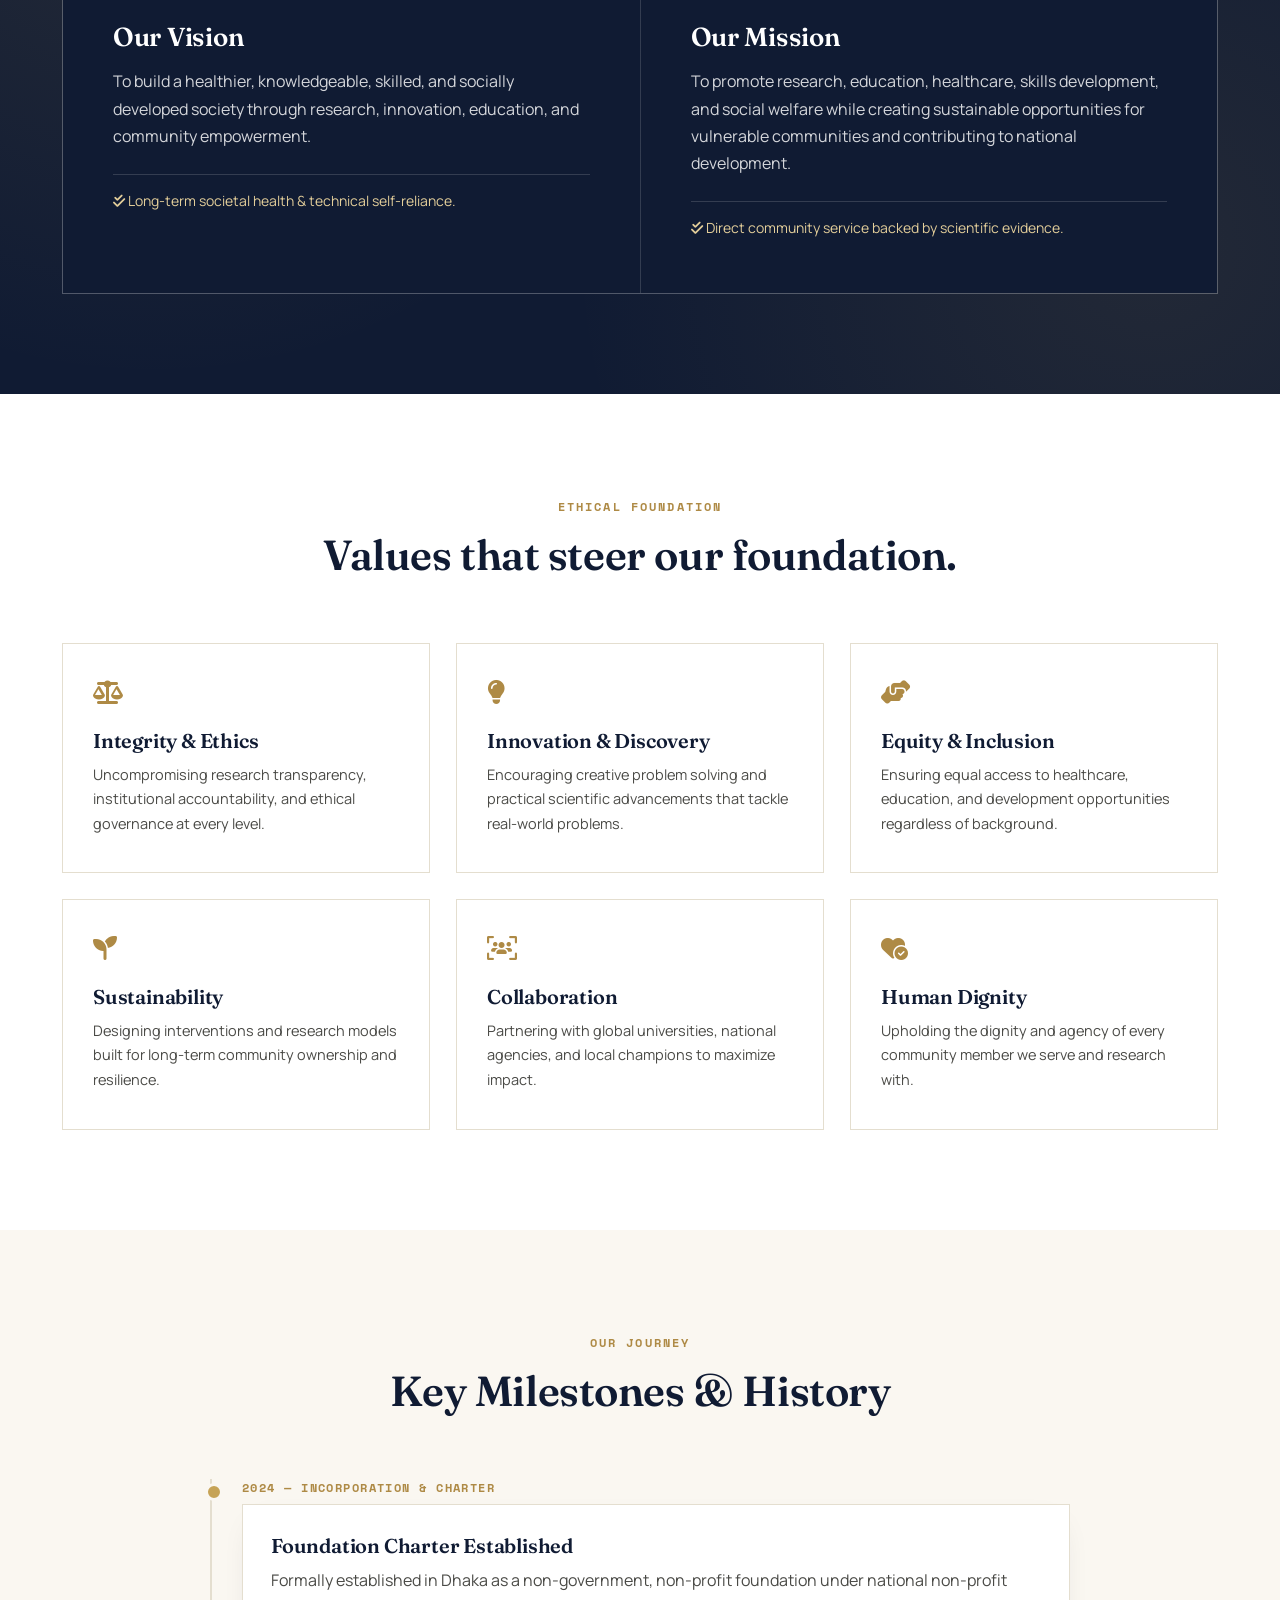
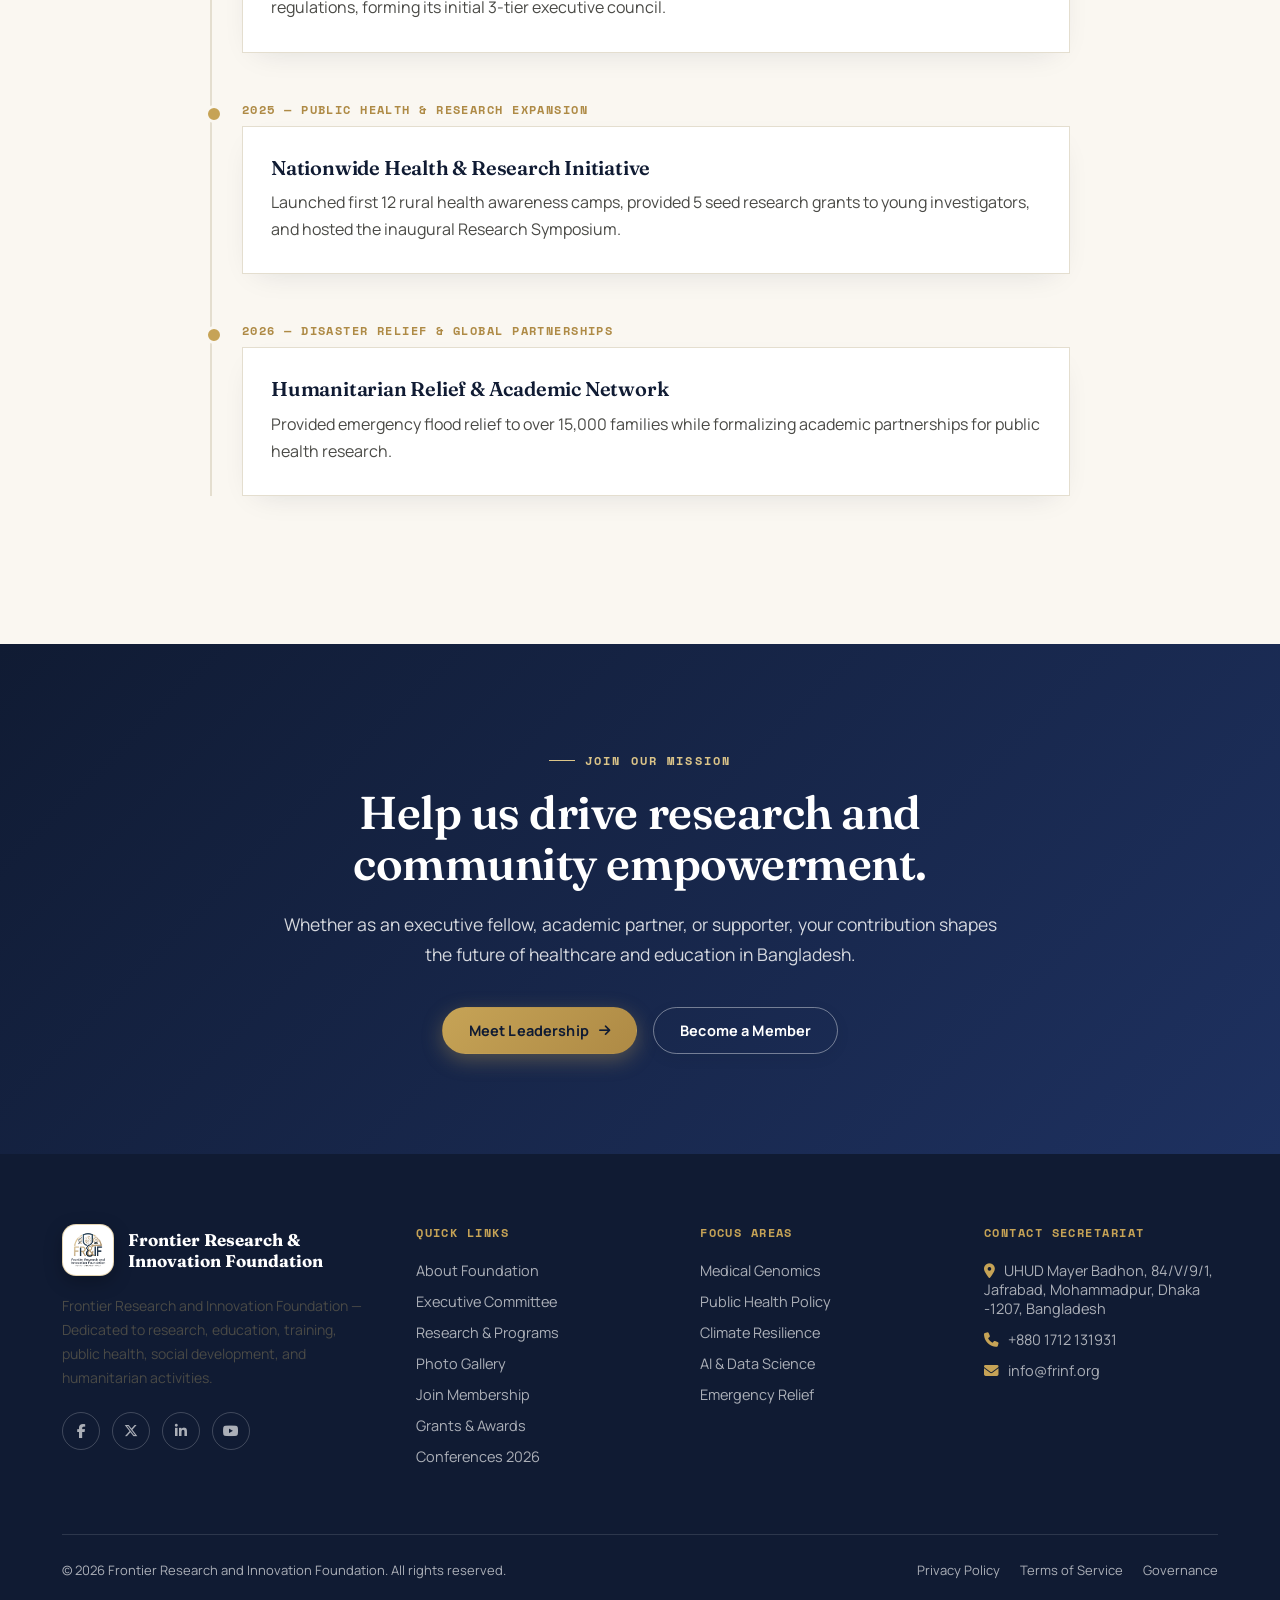
==== commit e8bceb55: "feat: add rel=alternate text/markdown links to HTML pages and worker response headers" ====
--- a/about.html
+++ b/about.html
@@ -12,6 +12,7 @@
 <link rel="icon" href="images/logo.png" type="image/png">
 <link rel="apple-touch-icon" href="images/logo.png">
 <link rel="canonical" href="https://www.frinf.org/about.html">
+<link rel="alternate" type="text/markdown" href="about.md">
 
 <!-- Open Graph / Facebook Meta Tags -->
 <meta property="og:type" content="website">
--- a/css/style.css
+++ b/css/style.css
@@ -63,8 +63,8 @@
 /* Typography & Utilities */
 .eyebrow {
   font-family: 'Space Mono', monospace;
-  font-size: 12.5px;
-  letter-spacing: .16em;
+  font-size: 12px;
+  letter-spacing: .18em;
   text-transform: uppercase;
   color: var(--gold-600);
   display: inline-flex;
@@ -75,16 +75,45 @@
 
 .eyebrow::before {
   content: '';
-  width: 22px;
-  height: 1px;
+  width: 26px;
+  height: 1.5px;
   background: var(--gold-600);
   display: inline-block;
 }
 
+/* Editorial Fine-Line & Stamp Accents */
+.stamp-badge {
+  font-family: 'Space Mono', monospace;
+  font-size: 11px;
+  letter-spacing: .12em;
+  text-transform: uppercase;
+  background: var(--cream-deep);
+  color: var(--navy-900);
+  border: 1px solid var(--line);
+  padding: 4px 10px;
+  border-radius: 3px;
+  display: inline-block;
+}
+
+.editorial-card {
+  background: var(--white);
+  border: 1px solid var(--line);
+  border-top: 3px double var(--gold-600);
+  padding: 32px 28px;
+  position: relative;
+  transition: all .35s var(--ease);
+}
+
+.editorial-card:hover {
+  border-color: var(--gold-500);
+  box-shadow: 0 12px 30px -10px rgba(11,25,44,0.12);
+  transform: translateY(-3px);
+}
+
 h1, h2, h3, h4 {
   font-family: 'Fraunces', serif;
   color: var(--navy-900);
-  line-height: 1.08;
+  line-height: 1.12;
   font-weight: 600;
   letter-spacing: -.01em;
 }
@@ -446,8 +475,9 @@
   bottom: 0;
   left: 0;
   width: 0;
-  height: 1.5px;
-  background: var(--gold-500);
+  height: 2.5px;
+  background: var(--gold-600);
+  border-radius: 2px;
   transition: width .35s var(--ease);
 }
 
@@ -458,6 +488,7 @@
 
 .nav-links a.active {
   color: var(--gold-600);
+  font-weight: 700;
 }
 
 .nav-cta {
@@ -473,6 +504,10 @@
   box-shadow: 0 4px 15px rgba(198, 163, 86, 0.3);
 }
 
+.mobile-donate-btn {
+  display: none !important;
+}
+
 .menu-toggle {
   display: none;
   background: none;
@@ -498,11 +533,37 @@
     padding: 8px 14px;
     border-radius: 30px;
   }
+  .desktop-donate-btn {
+    display: none !important;
+  }
+  .mobile-donate-btn {
+    display: flex !important;
+    align-items: center;
+    justify-content: center;
+    gap: 8px;
+    margin-top: 15px;
+    width: 100%;
+    border-radius: 50px;
+    padding: 12px 20px;
+    font-size: 15px;
+    box-shadow: 0 4px 15px rgba(198, 163, 86, 0.4);
+    background: var(--gold-500);
+    color: var(--navy-900) !important;
+  }
+  .brand-text {
+    display: block !important;
+  }
   .brand-text b {
+    display: block !important;
     font-size: 13.5px;
+    color: var(--navy-900);
+    white-space: nowrap;
   }
   .brand-text span {
+    display: block !important;
     font-size: 8px;
+    color: var(--gold-600);
+    white-space: nowrap;
   }
   .nav-links {
     position: fixed;
@@ -514,9 +575,9 @@
     background: var(--navy-900);
     flex-direction: column;
     justify-content: center;
-    gap: 24px;
+    gap: 20px;
     transition: right .5s var(--ease);
-    padding: 40px;
+    padding: 40px 24px;
     z-index: 200;
     pointer-events: auto;
   }
@@ -524,17 +585,36 @@
     right: 0;
   }
   .nav-links a {
-    color: var(--gold-100);
-    font-size: 16.5px;
+    color: rgba(255,255,255,0.85);
+    font-size: 16px;
+    padding: 8px 14px;
+    border-radius: 8px;
+    width: 100%;
+    transition: all .25s var(--ease);
+  }
+  .nav-links a.active {
+    color: var(--gold-400) !important;
+    background: rgba(198, 163, 86, 0.15);
+    font-weight: 700;
+    border-left: 3px solid var(--gold-500);
   }
   .nav-links a::after {
-    background: var(--gold-500);
+    display: none;
   }
   .menu-toggle {
     display: block;
   }
   .nav-cta .btn-ghost {
     display: none;
+  }
+}
+
+@media (max-width: 480px) {
+  .brand-text b {
+    font-size: 11.5px;
+  }
+  .brand-text span {
+    font-size: 7px;
   }
 }
 
@@ -694,6 +774,8 @@
   padding: 42px 36px;
   box-shadow: var(--shadow);
   position: relative;
+  overflow: hidden;
+  border-radius: 18px;
 }
 
 .hero-card::before {
@@ -704,12 +786,29 @@
   width: 100%;
   height: 4px;
   background: linear-gradient(90deg, var(--navy-900), var(--gold-500));
+  z-index: 3;
+}
+
+.hero-card-bg-img {
+  position: absolute;
+  inset: 0;
+  width: 100%;
+  height: 100%;
+  object-fit: cover;
+  opacity: 0.18;
+  mix-blend-mode: luminosity;
+  pointer-events: none;
+}
+
+.hero-card-content {
+  position: relative;
+  z-index: 2;
 }
 
 .hero-card .quote-mark {
   font-family: 'Fraunces', serif;
   font-size: 64px;
-  color: var(--gold-300);
+  color: var(--gold-600);
   line-height: .5;
   margin-bottom: 8px;
 }
@@ -1045,20 +1144,22 @@
 .member-card {
   background: var(--white);
   border: 1px solid var(--line);
+  border-top: 3px double var(--gold-600);
   padding: 36px 30px;
   transition: all .35s var(--ease);
   position: relative;
+  border-radius: 4px;
 }
 
 .member-card:hover {
   transform: translateY(-4px);
-  box-shadow: var(--shadow-sm);
+  box-shadow: 0 14px 35px -12px rgba(11,25,44,0.14);
   border-color: var(--gold-500);
 }
 
 .member-avatar {
-  width: 80px;
-  height: 80px;
+  width: 90px;
+  height: 90px;
   border-radius: 50%;
   background: var(--cream-deep);
   border: 2px solid var(--line);
@@ -1068,6 +1169,46 @@
   font-size: 28px;
   color: var(--navy-900);
   margin-bottom: 20px;
+  overflow: hidden;
+  box-shadow: var(--shadow-sm);
+  flex-shrink: 0;
+}
+
+.member-avatar img {
+  width: 100%;
+  height: 100%;
+  object-fit: cover;
+  border-radius: 50%;
+}
+
+.member-detail-table {
+  width: 100%;
+  border-collapse: collapse;
+  margin-top: 15px;
+  font-size: 13.5px;
+}
+
+.member-detail-table tr {
+  border-bottom: 1px solid var(--line);
+}
+
+.member-detail-table td {
+  padding: 8px 12px;
+  vertical-align: top;
+}
+
+.member-detail-table td.label-td {
+  font-weight: 600;
+  color: var(--navy-900);
+  width: 38%;
+  background: var(--cream-deep);
+  font-size: 12.5px;
+  text-transform: uppercase;
+  letter-spacing: 0.03em;
+}
+
+.member-detail-table td.value-td {
+  color: var(--ink);
 }
 
 .member-card h4 {
@@ -1629,15 +1770,55 @@
 }
 
 @media (max-width: 980px) {
-  .hero-grid,
-  .about-grid,
-  .contact-grid,
-  .committee-grid,
-  .tier-grid,
-  .payment-grid {
+  .hero {
+    padding: 120px 0 60px;
+    min-height: auto;
+  }
+  .hero-grid {
     grid-template-columns: 1fr;
-  }
-  .hero-card { margin-top: 20px; }
+    gap: 32px;
+  }
+  .hero h1 {
+    font-size: clamp(30px, 7.5vw, 44px);
+    margin: 16px 0 18px;
+    line-height: 1.22;
+  }
+  .hero p.lead {
+    font-size: 16px;
+    line-height: 1.6;
+    margin-bottom: 28px;
+  }
+  .hero-actions {
+    margin-bottom: 32px;
+    gap: 12px;
+  }
+  .hero-pillars {
+    gap: 10px;
+  }
+  .hero-pillars div {
+    background: var(--white);
+    padding: 8px 14px;
+    border-radius: 50px;
+    border: 1px solid var(--line);
+    box-shadow: var(--shadow-sm);
+  }
+  .hero-card {
+    margin-top: 10px;
+    padding: 34px 26px;
+    border-radius: 20px;
+    background: linear-gradient(135deg, var(--navy-900), #162B48) !important;
+    border: 1px solid rgba(198, 163, 86, 0.4) !important;
+    box-shadow: 0 16px 36px rgba(11, 25, 44, 0.22) !important;
+  }
+  .hero-card p {
+    color: #ffffff !important;
+    font-size: 17px !important;
+    line-height: 1.55;
+  }
+  .hero-card .sig {
+    color: var(--gold-400) !important;
+    border-top-color: rgba(255,255,255,0.15) !important;
+  }
   .vm-card { padding: 44px 34px; }
   .focus-grid,
   .explore-grid { grid-template-columns: 1fr 1fr; }
@@ -1645,6 +1826,13 @@
 }
 
 @media (max-width: 600px) {
+  .hero-actions {
+    flex-direction: column;
+  }
+  .hero-actions .btn {
+    width: 100%;
+    justify-content: center;
+  }
   .focus-grid,
   .explore-grid,
   .footer-grid { grid-template-columns: 1fr; }
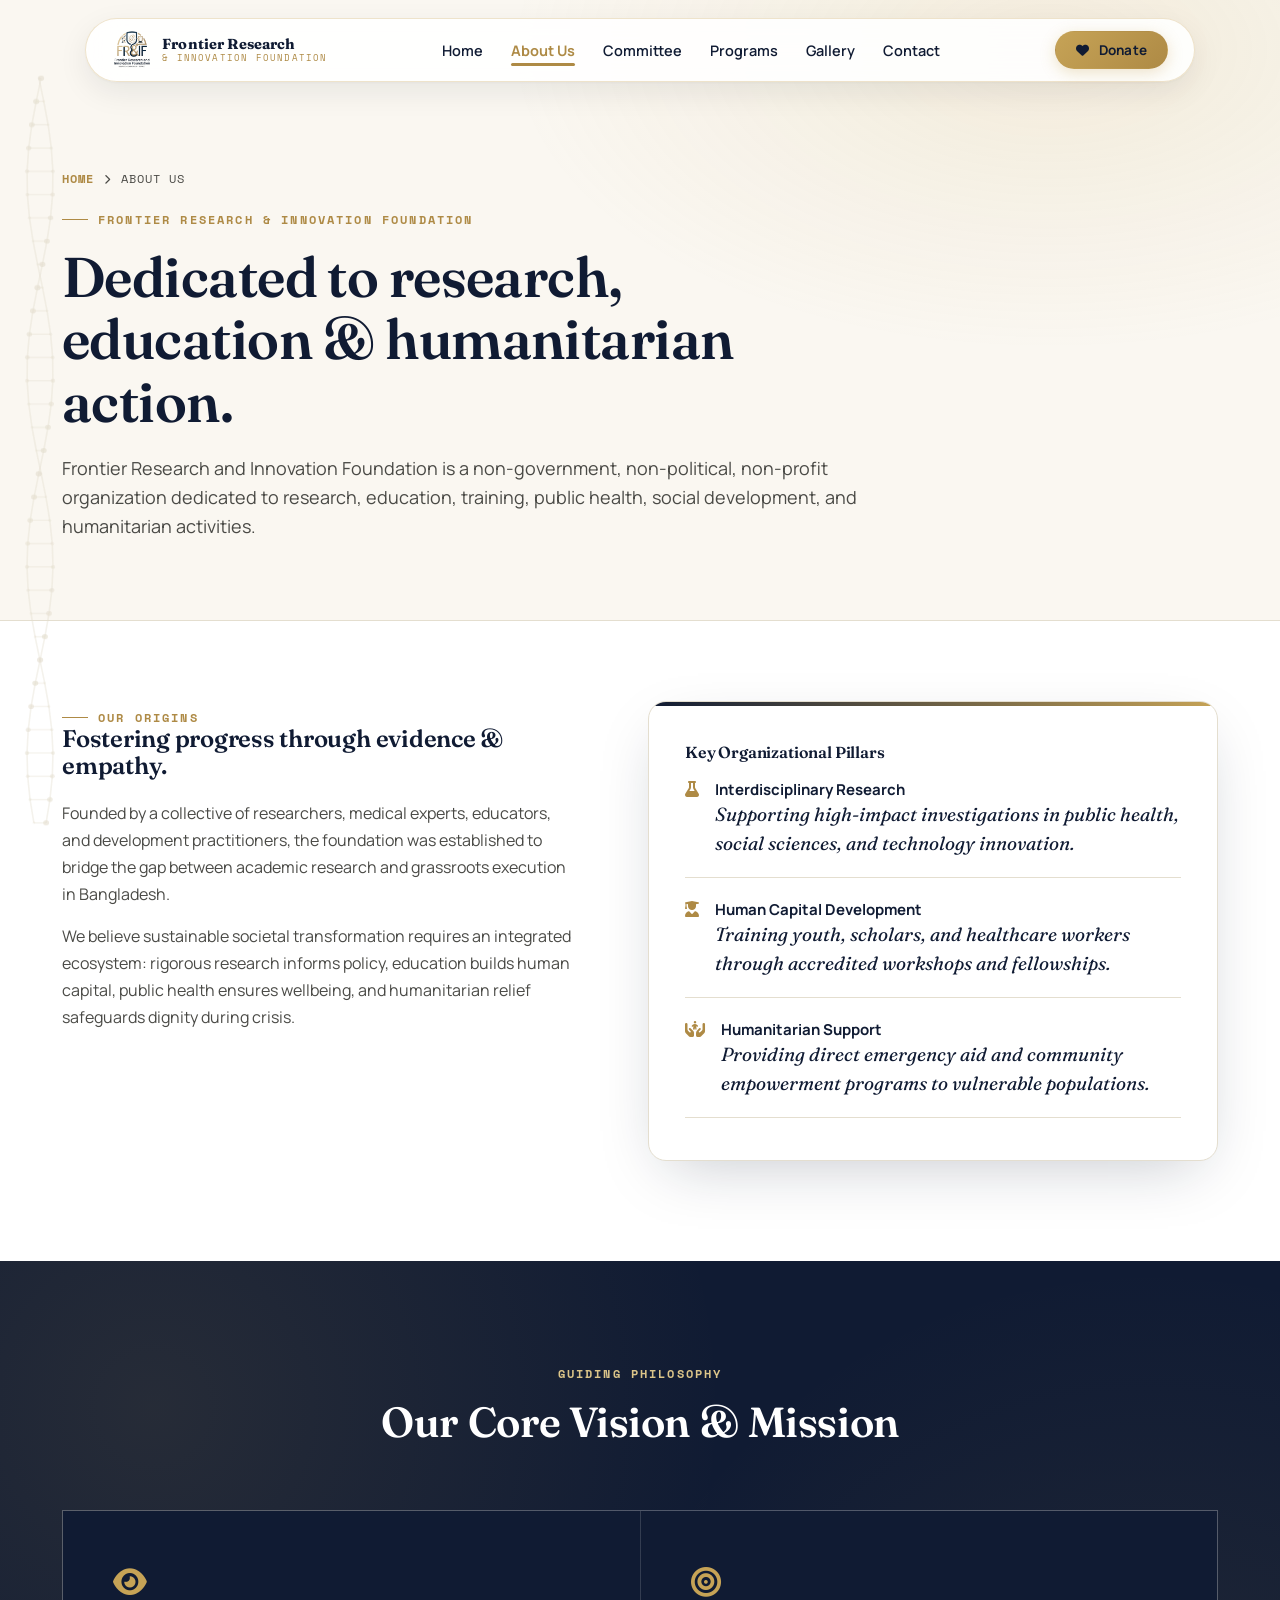
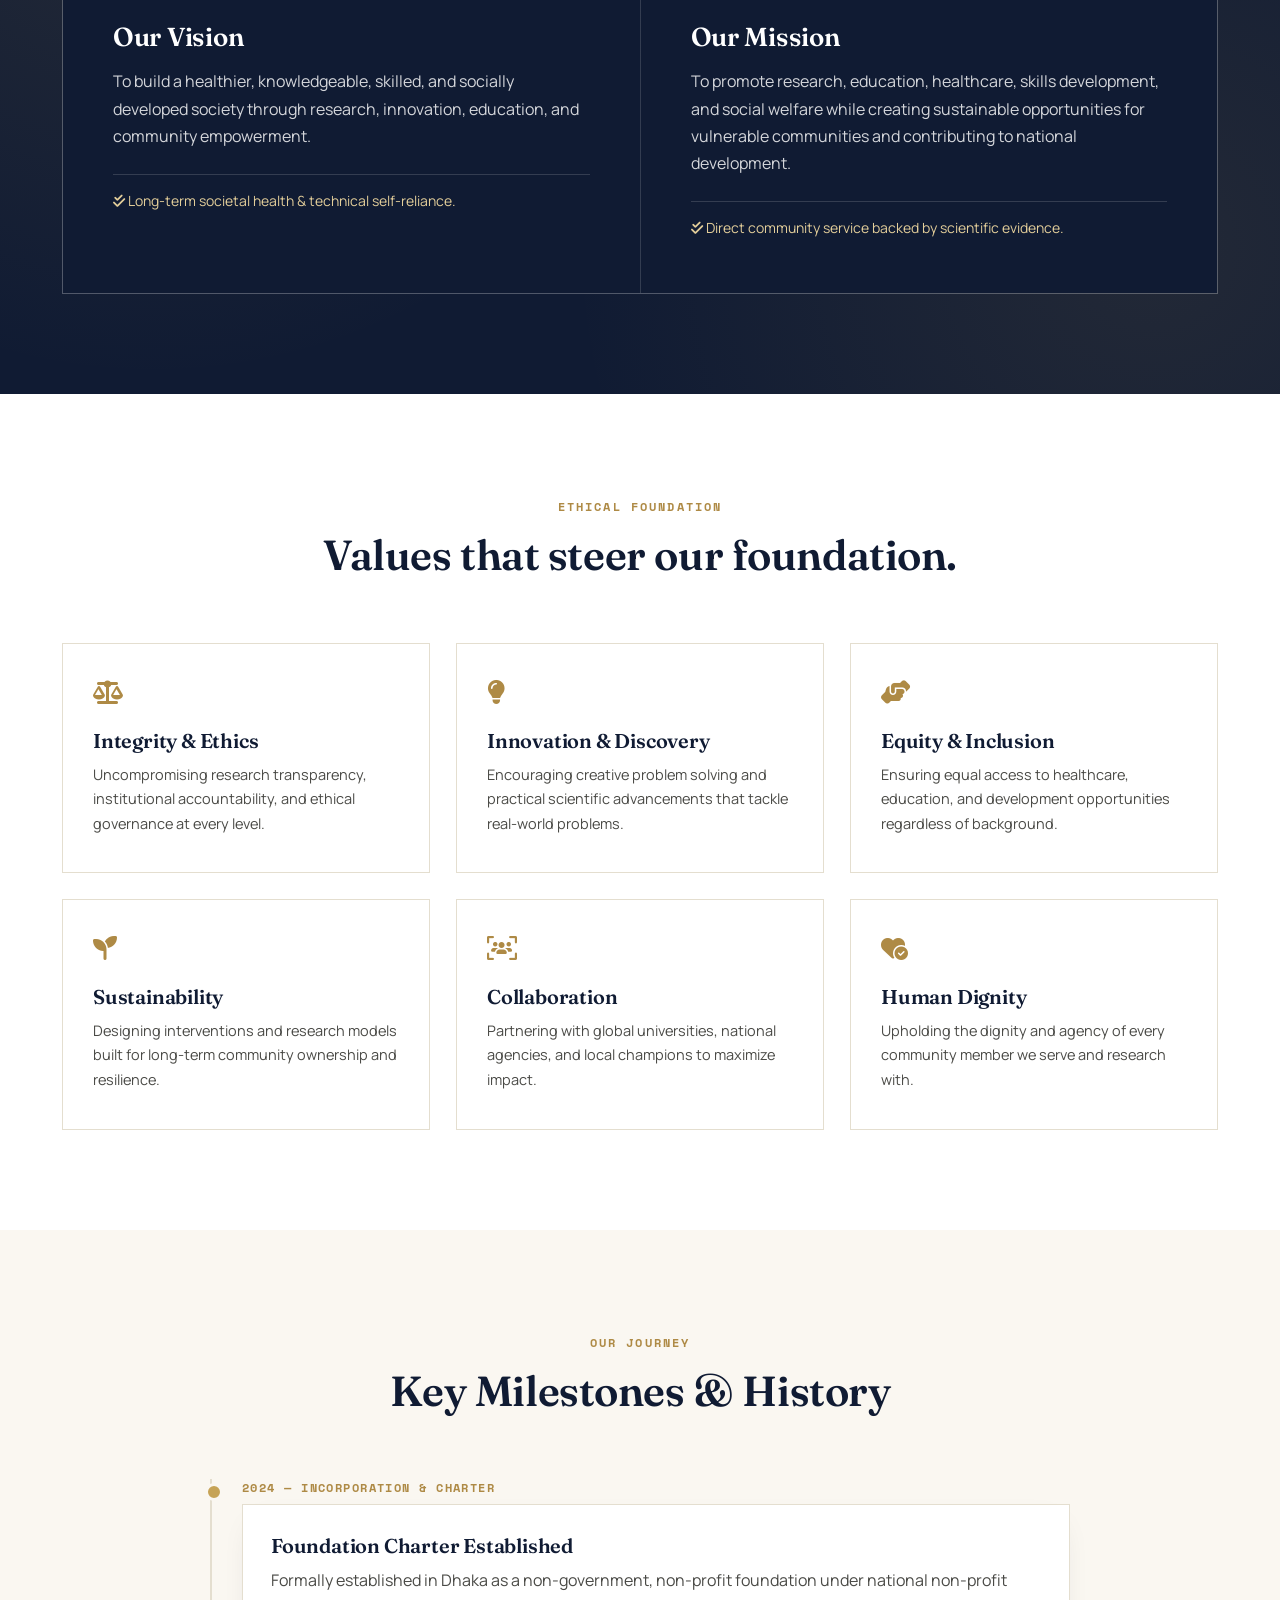
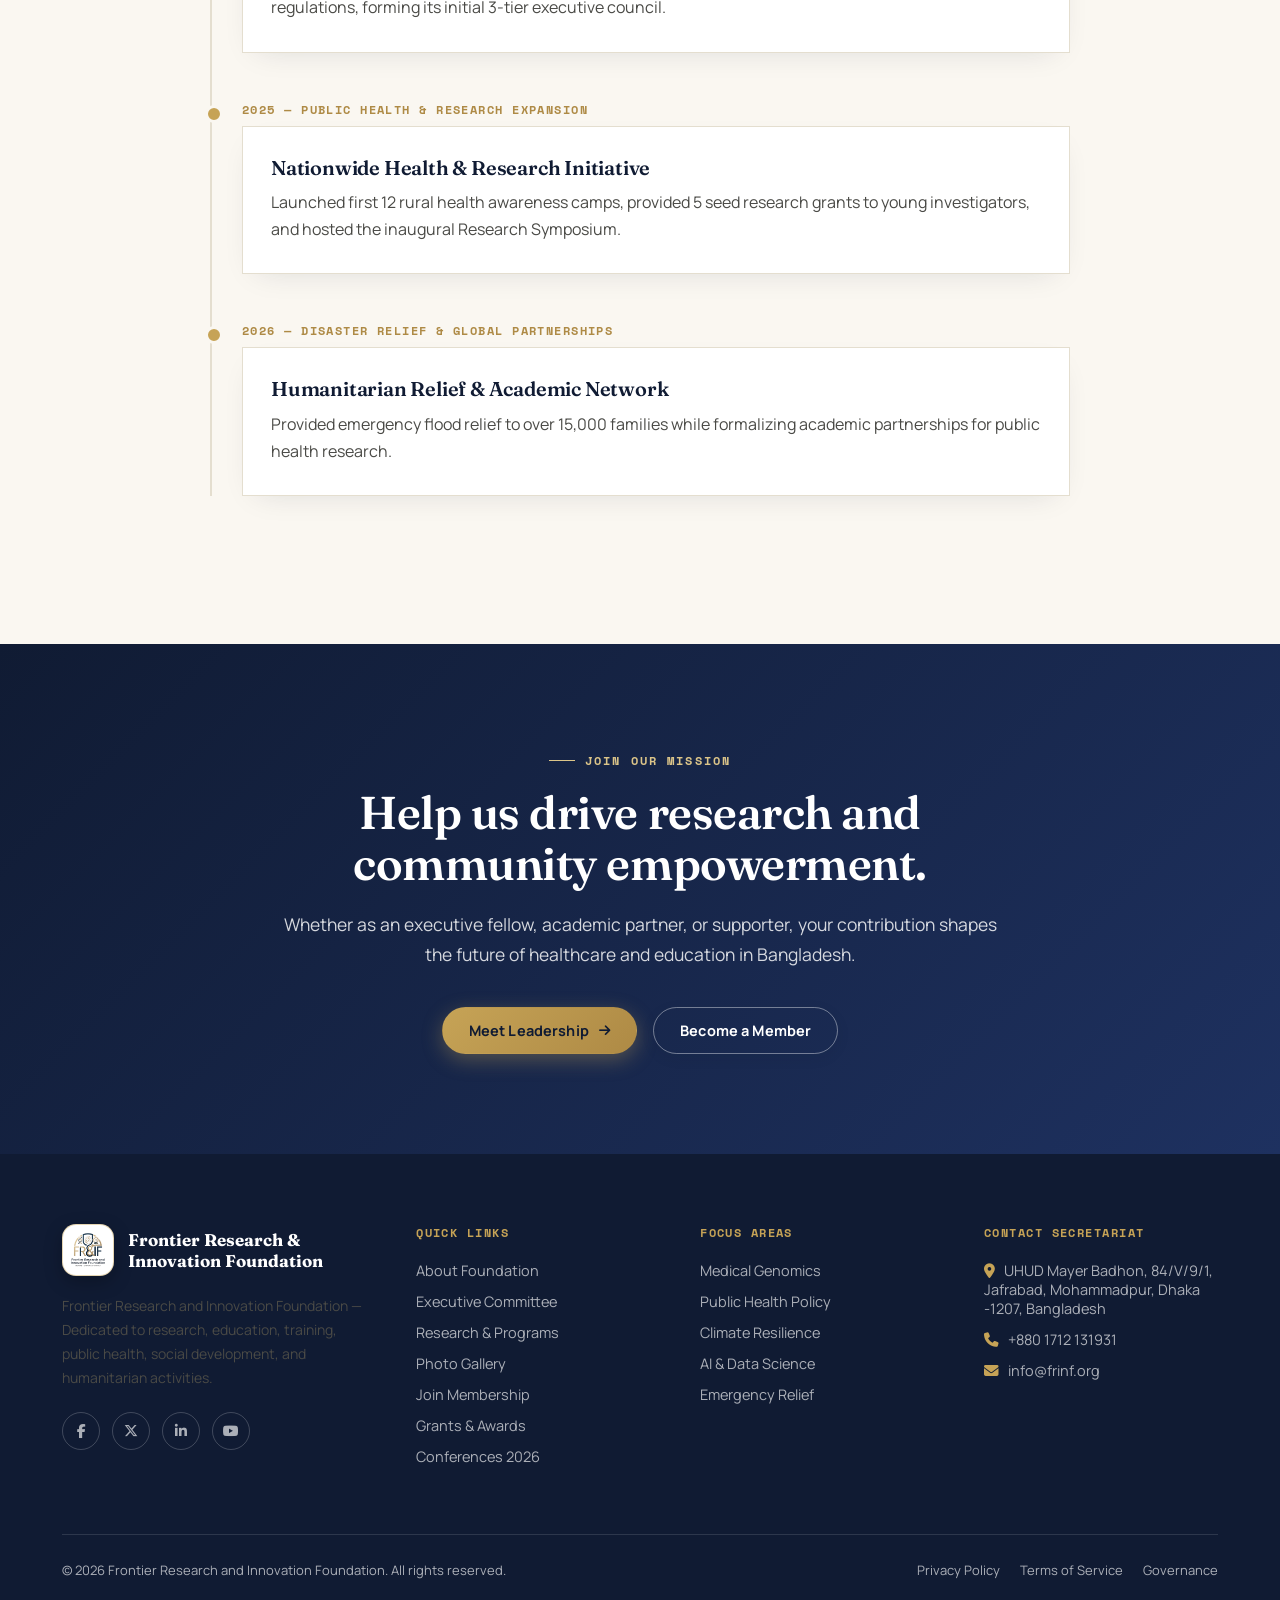
==== commit 27ee73c3: "perf: optimize page size by 93%, compress images, add lazy loading & cache headers for 100/100 Websi" ====
--- a/about.html
+++ b/about.html
@@ -70,7 +70,7 @@
   <div class="preloader-inner">
     <div class="preloader-logo-wrap">
       <div class="preloader-ring"></div>
-      <img src="images/logo.png" alt="Frontier Research and Innovation Foundation" class="preloader-logo">
+      <img decoding="async" src="images/logo.png" alt="Frontier Research and Innovation Foundation" class="preloader-logo">
     </div>
     <div class="preloader-title">Frontier Research &amp; Innovation Foundation</div>
     <div class="preloader-bar-wrap">
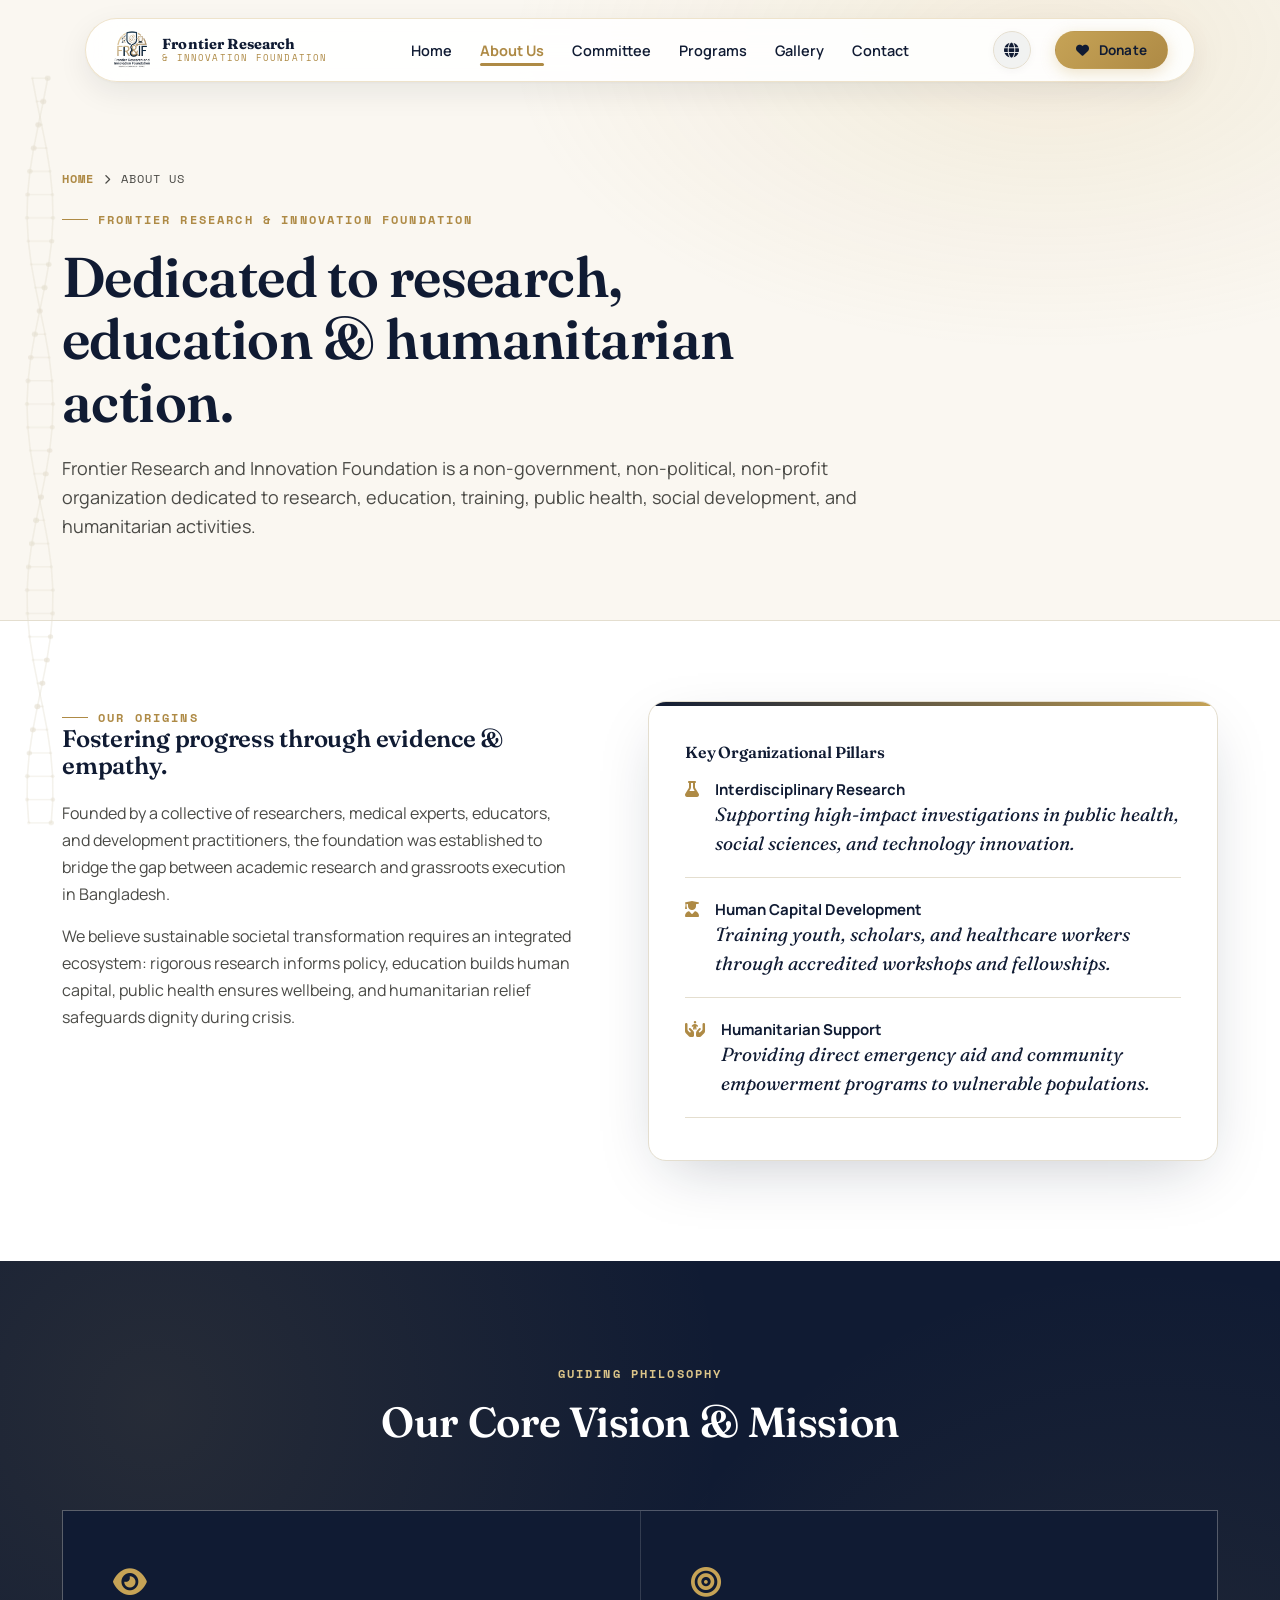
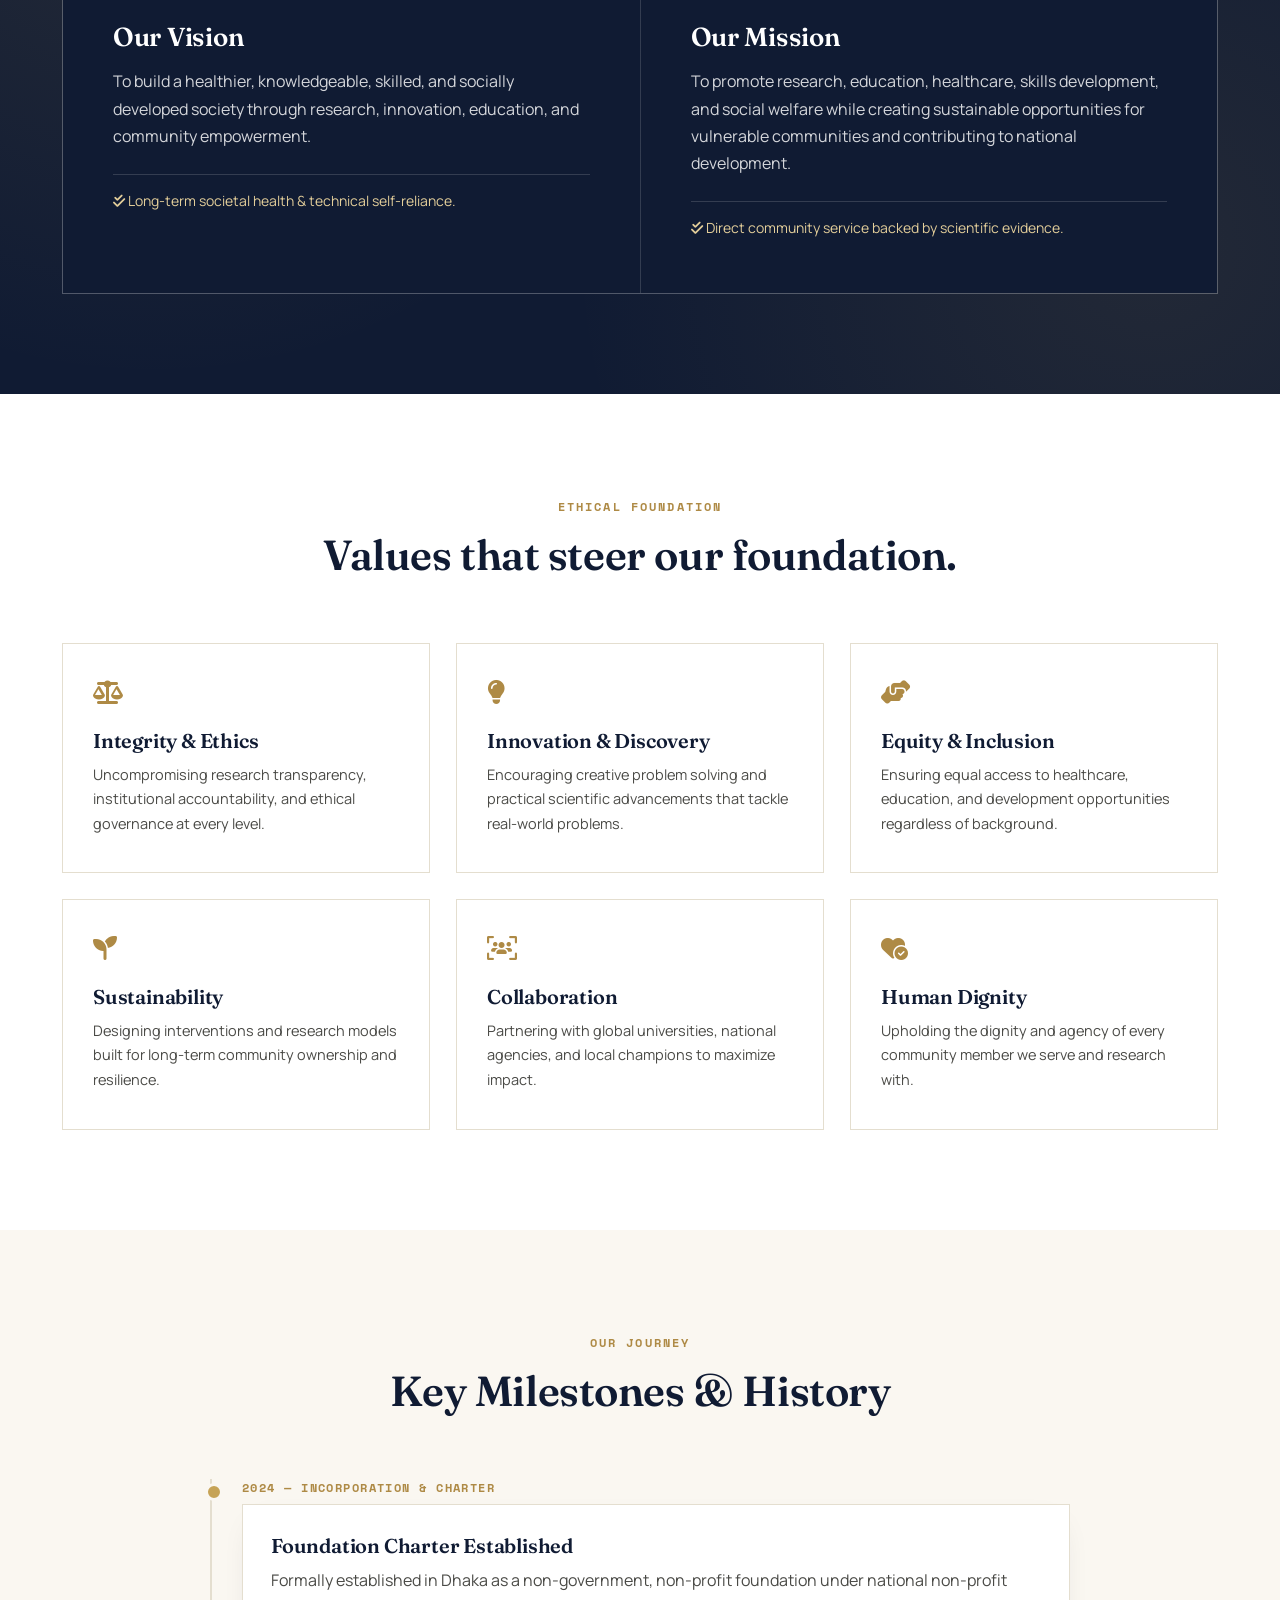
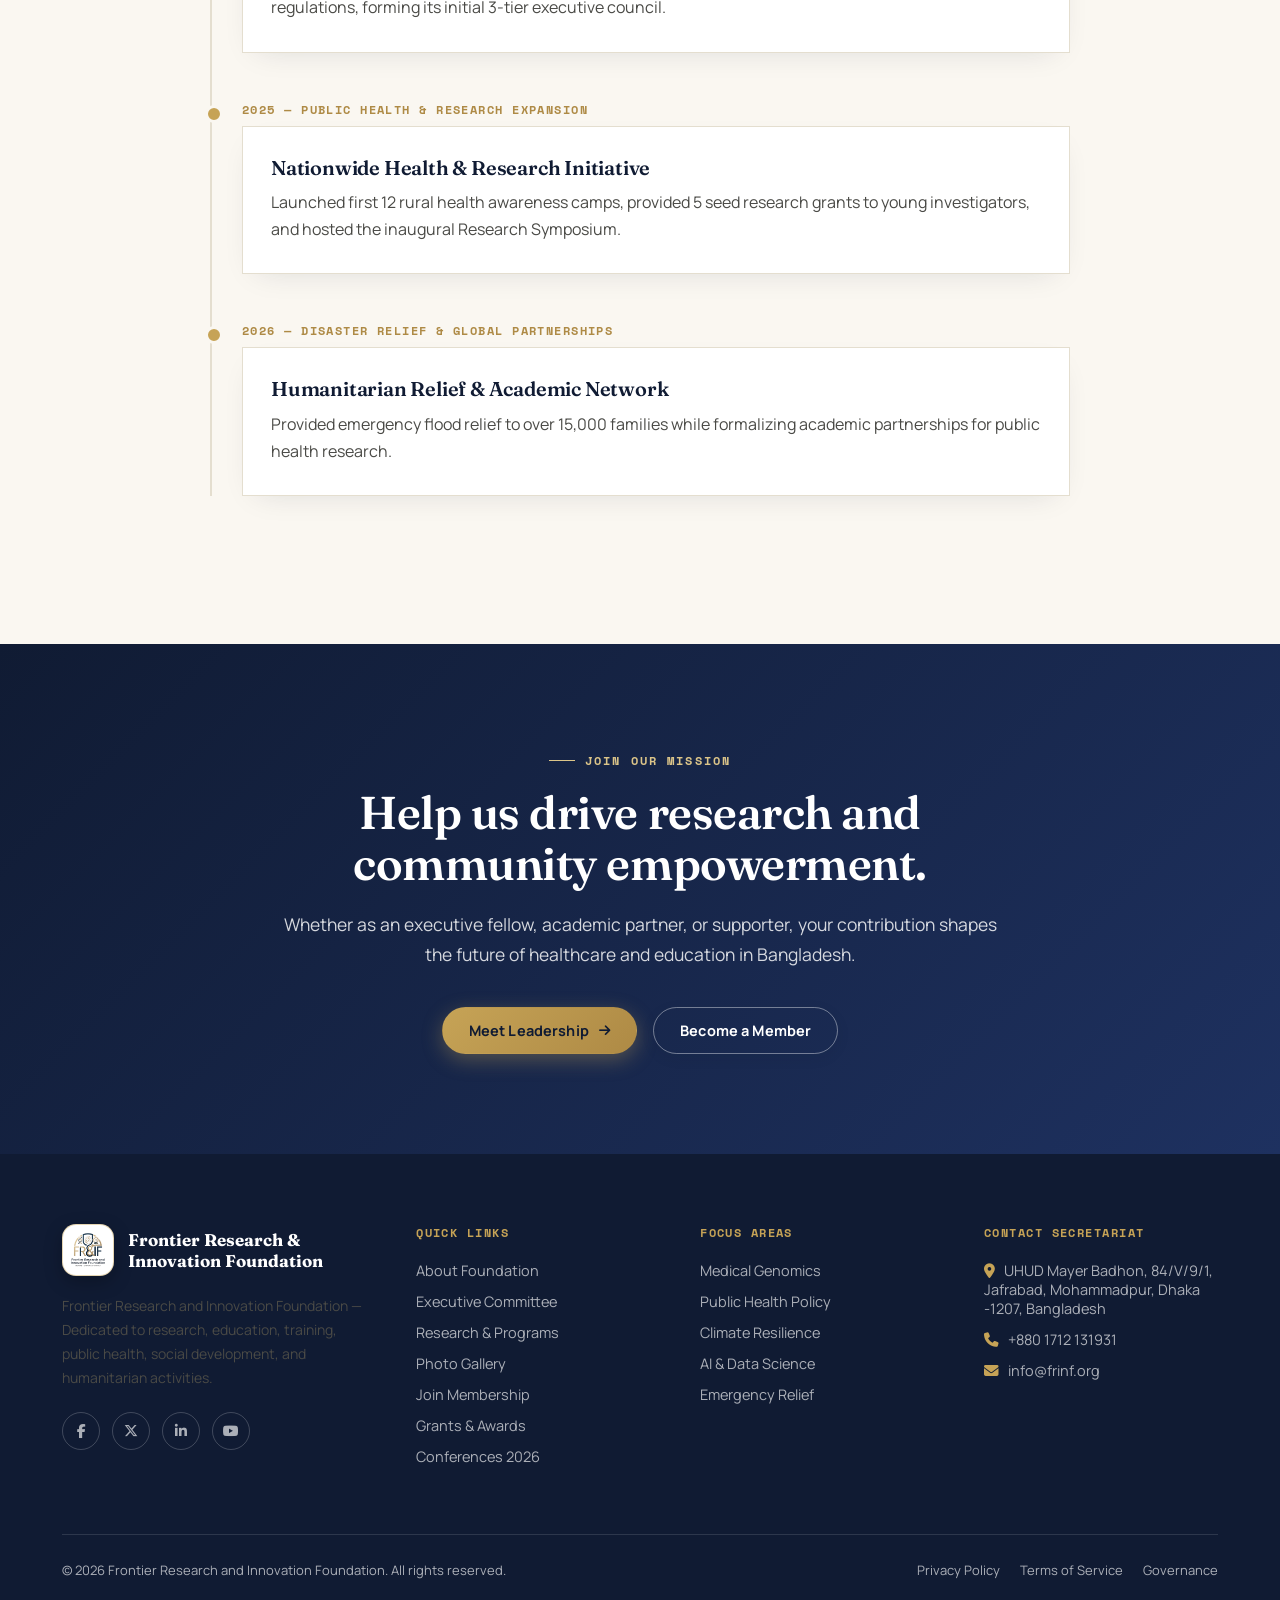
==== commit 20d08144: "fix: add CSS cache-busting version parameter ?v=2.5 to all 13 HTML files and set must-revalidate cac" ====
--- a/about.html
+++ b/about.html
@@ -60,7 +60,7 @@
 <link rel="preconnect" href="https://fonts.gstatic.com" crossorigin>
 <link href="https://fonts.googleapis.com/css2?family=Fraunces:ital,opsz,wght@0,9..144,300;0,9..144,400;0,9..144,500;0,9..144,600;0,9..144,700;1,9..144,400;1,9..144,500&family=Manrope:wght@400;500;600;700;800&family=Space+Mono:wght@400;700&display=swap" rel="stylesheet">
 <link rel="stylesheet" href="https://cdnjs.cloudflare.com/ajax/libs/font-awesome/6.5.1/css/all.min.css">
-<link rel="stylesheet" href="css/style.css">
+<link rel="stylesheet" href="css/style.css?v=2.5">
 <script src="js/components.js"></script>
 </head>
 <body>
--- a/css/style.css
+++ b/css/style.css
@@ -222,6 +222,15 @@
   align-items: center;
   justify-content: center;
   transition: opacity .6s var(--ease), visibility .6s var(--ease);
+  animation: preloaderTimeoutFallback 0.5s ease 3s forwards;
+}
+
+@keyframes preloaderTimeoutFallback {
+  to {
+    opacity: 0;
+    visibility: hidden;
+    pointer-events: none;
+  }
 }
 
 .preloader::before {
@@ -1134,8 +1143,11 @@
   font-size: 14.5px;
 }
 
-/* Committee / Team Cards */
-.committee-grid {
+/* Committee / Team Cards & Grids */
+.committee-grid,
+.conferences-subgrid,
+.governance-subgrid,
+.events-preview-grid {
   display: grid;
   grid-template-columns: repeat(3, 1fr);
   gap: 30px;
@@ -1160,7 +1172,7 @@
 .member-avatar {
   width: 90px;
   height: 90px;
-  border-radius: 50%;
+  border-radius: 8px;
   background: var(--cream-deep);
   border: 2px solid var(--line);
   display: flex;
@@ -1177,8 +1189,8 @@
 .member-avatar img {
   width: 100%;
   height: 100%;
-  object-fit: cover;
-  border-radius: 50%;
+  object-fit: contain;
+  border-radius: 8px;
 }
 
 .member-detail-table {
@@ -2066,17 +2078,69 @@
   }
 }
 
+/* ==========================================================================
+   Comprehensive Mobile & Tablet Responsiveness System (All Pages)
+   ========================================================================== */
+
+/* ==========================================================================
+   Comprehensive Mobile & Tablet Responsiveness System (All Pages)
+   ========================================================================== */
+
+/* 1. Tablet Viewports ONLY (769px to 1080px) */
+@media (min-width: 769px) and (max-width: 1080px) {
+  .committee-grid,
+  .tier-grid,
+  .payment-grid,
+  .conferences-subgrid,
+  .events-preview-grid,
+  .governance-subgrid,
+  .awards-grid,
+  .programs-grid,
+  .explore-grid,
+  .focus-grid,
+  .vm-grid {
+    grid-template-columns: repeat(2, 1fr) !important;
+    gap: 22px !important;
+  }
+
+  .contact-grid,
+  .hero-grid,
+  .about-grid {
+    grid-template-columns: 1fr !important;
+    gap: 32px !important;
+  }
+
+  .editorial-card,
+  .member-card,
+  .payment-card {
+    padding: 28px 22px !important;
+  }
+
+  .gallery-grid {
+    grid-template-columns: repeat(2, 1fr) !important;
+    gap: 20px !important;
+  }
+}
+
+/* 2. Mobile Viewports (<= 768px) */
 @media (max-width: 768px) {
   section {
     padding: 44px 0 !important;
   }
 
+  .container {
+    padding: 0 16px !important;
+    width: 100% !important;
+    max-width: 100% !important;
+    box-sizing: border-box !important;
+  }
+
   .hero {
-    padding: 100px 0 50px !important;
+    padding: 95px 0 44px !important;
   }
 
   .hero h1 {
-    font-size: clamp(26px, 6.5vw, 38px) !important;
+    font-size: clamp(24px, 6.2vw, 36px) !important;
     line-height: 1.2 !important;
   }
 
@@ -2097,11 +2161,22 @@
   }
 
   .page-hero {
-    padding: 100px 0 44px !important;
+    padding: 90px 0 36px !important;
   }
 
   .page-hero h1 {
-    font-size: 28px !important;
+    font-size: clamp(22px, 5.8vw, 30px) !important;
+    line-height: 1.25 !important;
+  }
+
+  .page-hero .lead {
+    font-size: 15px !important;
+  }
+
+  .breadcrumb {
+    font-size: 12px !important;
+    flex-wrap: wrap !important;
+    gap: 6px !important;
   }
 
   .tag-badges {
@@ -2109,13 +2184,124 @@
     gap: 8px !important;
   }
 
+  /* ABSOLUTE FORCE 1 COLUMN FOR ALL GRIDS ON MOBILE PHONE SCREENS */
   .vm-grid,
   .focus-grid,
   .explore-grid,
   .footer-grid,
-  .about-grid {
+  .about-grid,
+  .committee-grid,
+  .tier-grid,
+  .payment-grid,
+  .conferences-grid,
+  .conferences-subgrid,
+  .events-preview-grid,
+  .governance-subgrid,
+  .awards-grid,
+  .programs-grid,
+  .contact-grid,
+  .policy-grid,
+  .gallery-grid,
+  .hero-grid {
     grid-template-columns: 1fr !important;
-    gap: 24px !important;
+    width: 100% !important;
+    gap: 20px !important;
+  }
+
+  /* Committee Member Cards Mobile Styling */
+  .member-card,
+  .payment-card,
+  .explore-card,
+  .editorial-card {
+    padding: 24px 18px !important;
+    width: 100% !important;
+    box-sizing: border-box !important;
+  }
+
+  .member-avatar {
+    width: 80px !important;
+    height: 80px !important;
+    margin-bottom: 14px !important;
+  }
+
+  .member-card h4 {
+    font-size: 18px !important;
+  }
+
+  .member-role {
+    font-size: 11px !important;
+    margin-bottom: 12px !important;
+  }
+
+  .member-tags {
+    gap: 5px !important;
+    margin-top: 14px !important;
+  }
+
+  .member-tags span {
+    font-size: 10px !important;
+    padding: 3px 7px !important;
+  }
+
+  /* Contact Page Info Items */
+  .contact-info li {
+    padding: 16px 0 !important;
+    gap: 12px !important;
+  }
+
+  .contact-info i {
+    width: 38px !important;
+    height: 38px !important;
+    font-size: 13px !important;
+  }
+
+  /* Filter Tabs UI Mobile Styling */
+  .filter-tabs {
+    gap: 8px !important;
+    margin-bottom: 30px !important;
+    flex-wrap: wrap !important;
+    justify-content: center !important;
+  }
+
+  .tab-btn {
+    padding: 10px 16px !important;
+    font-size: 11px !important;
+    border-radius: 20px !important;
+  }
+
+  /* Bio Modals Mobile Responsiveness */
+  .modal-card {
+    padding: 24px 18px !important;
+    max-width: 94% !important;
+    border-radius: 12px !important;
+    margin: 15px auto !important;
+    max-height: 90vh !important;
+    overflow-y: auto !important;
+  }
+
+  .modal-close {
+    top: 12px !important;
+    right: 12px !important;
+    font-size: 22px !important;
+    width: 32px !important;
+    height: 32px !important;
+    display: flex !important;
+    align-items: center !important;
+    justify-content: center !important;
+  }
+
+  .modal-header-wrap {
+    flex-direction: column !important;
+    align-items: flex-start !important;
+    gap: 10px !important;
+  }
+
+  /* Table Horizontal Scrolling on Mobile */
+  table, .member-detail-table {
+    display: block !important;
+    width: 100% !important;
+    overflow-x: auto !important;
+    -webkit-overflow-scrolling: touch !important;
   }
 
   .about-glass-img {
@@ -2137,13 +2323,23 @@
   }
 }
 
+/* 3. Small Phone Breakpoint (<= 480px) */
 @media (max-width: 480px) {
+  .container {
+    padding: 0 14px !important;
+  }
+
   .brand-text span {
     display: none !important; /* Clean single-line title alignment on narrow phones */
   }
 
   .brand-text b {
-    font-size: 13px !important;
+    font-size: 12.5px !important;
+  }
+
+  .brand img {
+    height: 32px !important;
+    width: 32px !important;
   }
 
   .footer-bottom {
@@ -2151,4 +2347,158 @@
     align-items: flex-start !important;
     gap: 12px !important;
   }
-}
+
+  .tab-btn {
+    padding: 8px 12px !important;
+    font-size: 10.5px !important;
+    flex: 1 1 auto !important;
+    text-align: center !important;
+  }
+
+  .member-card,
+  .payment-card,
+  .editorial-card {
+    padding: 20px 14px !important;
+  }
+
+  .member-card p {
+    font-size: 13px !important;
+  }
+
+  .modal-card {
+    padding: 20px 14px !important;
+  }
+
+  .modal-card h3 {
+    font-size: 18px !important;
+  }
+}
+
+/* ==========================================================================
+   Google Translate Custom Styling — Bulletproof Banner & Overlay Suppression
+   ========================================================================== */
+.goog-te-banner-frame,
+.goog-te-banner-frame.skiptranslate,
+iframe.goog-te-banner-frame,
+iframe[id*=":1.container"],
+iframe[id*=":2.container"],
+iframe[class*="VIpgm"],
+#goog-gt-tt,
+.goog-te-balloon-frame,
+.goog-tooltip,
+.goog-tooltip:hover {
+  display: none !important;
+  visibility: hidden !important;
+  opacity: 0 !important;
+  height: 0 !important;
+  width: 0 !important;
+  pointer-events: none !important;
+  position: absolute !important;
+  left: -9999px !important;
+}
+
+html,
+html.translated-ltr,
+html.translated-rtl {
+  top: 0px !important;
+  position: static !important;
+  margin-top: 0px !important;
+}
+
+body,
+body.translated-ltr,
+body.translated-rtl {
+  top: 0px !important;
+  position: static !important;
+  margin-top: 0px !important;
+}
+
+.goog-te-gadget-icon {
+  display: none !important;
+}
+
+.lang-btn-wrap {
+  position: relative;
+  display: inline-flex;
+  align-items: center;
+  justify-content: center;
+  width: 38px;
+  height: 38px;
+  margin-right: 8px;
+  flex-shrink: 0;
+}
+
+.lang-icon-btn {
+  width: 38px;
+  height: 38px;
+  border-radius: 50%;
+  background: rgba(16, 27, 51, 0.05);
+  border: 1px solid var(--line);
+  color: var(--navy-900);
+  font-size: 15px;
+  display: inline-flex;
+  align-items: center;
+  justify-content: center;
+  cursor: pointer;
+  transition: all 0.3s var(--ease);
+  box-shadow: 0 2px 8px rgba(16, 27, 51, 0.04);
+}
+
+.lang-btn-wrap:hover .lang-icon-btn {
+  background: var(--white);
+  border-color: var(--gold-500);
+  color: var(--gold-600);
+  box-shadow: 0 4px 14px rgba(198, 163, 86, 0.3);
+  transform: translateY(-1px);
+}
+
+/* Transparent Google Translate overlay over the Globe button */
+.google-translate-hidden {
+  position: absolute;
+  inset: 0;
+  opacity: 0.001;
+  overflow: hidden;
+  cursor: pointer;
+  z-index: 5;
+}
+
+.google-translate-hidden .goog-te-gadget-simple {
+  width: 100% !important;
+  height: 100% !important;
+  padding: 0 !important;
+  margin: 0 !important;
+  background: transparent !important;
+  border: none !important;
+  cursor: pointer !important;
+  display: block !important;
+}
+
+.google-translate-hidden * {
+  cursor: pointer !important;
+}
+
+.goog-te-gadget {
+  font-size: 0px !important;
+  color: transparent !important;
+}
+
+.goog-te-gadget > span > a {
+  display: none !important;
+}
+
+@media (max-width: 768px) {
+  .lang-btn-wrap,
+  .lang-icon-btn {
+    width: 34px;
+    height: 34px;
+  }
+  .lang-icon-btn {
+    font-size: 13px;
+  }
+  .lang-btn-wrap {
+    margin-right: 4px;
+  }
+}
+
+
+
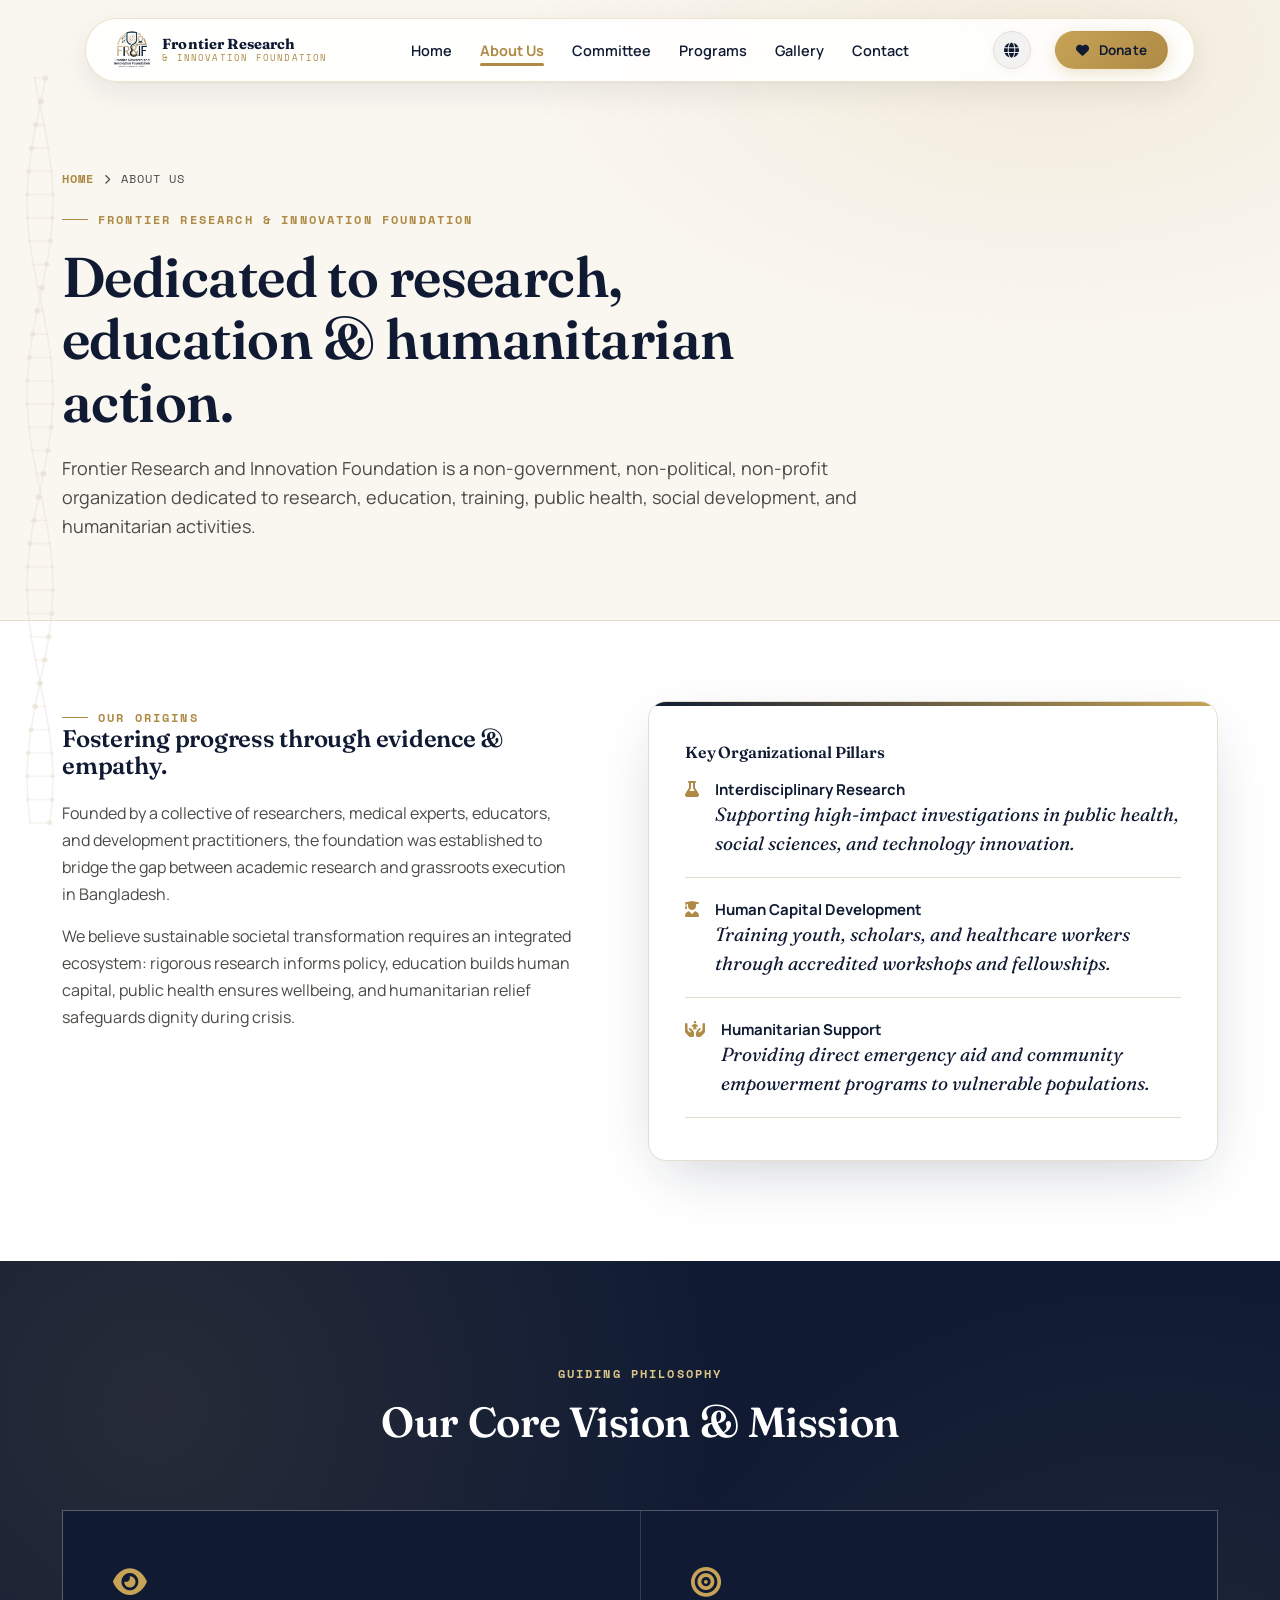
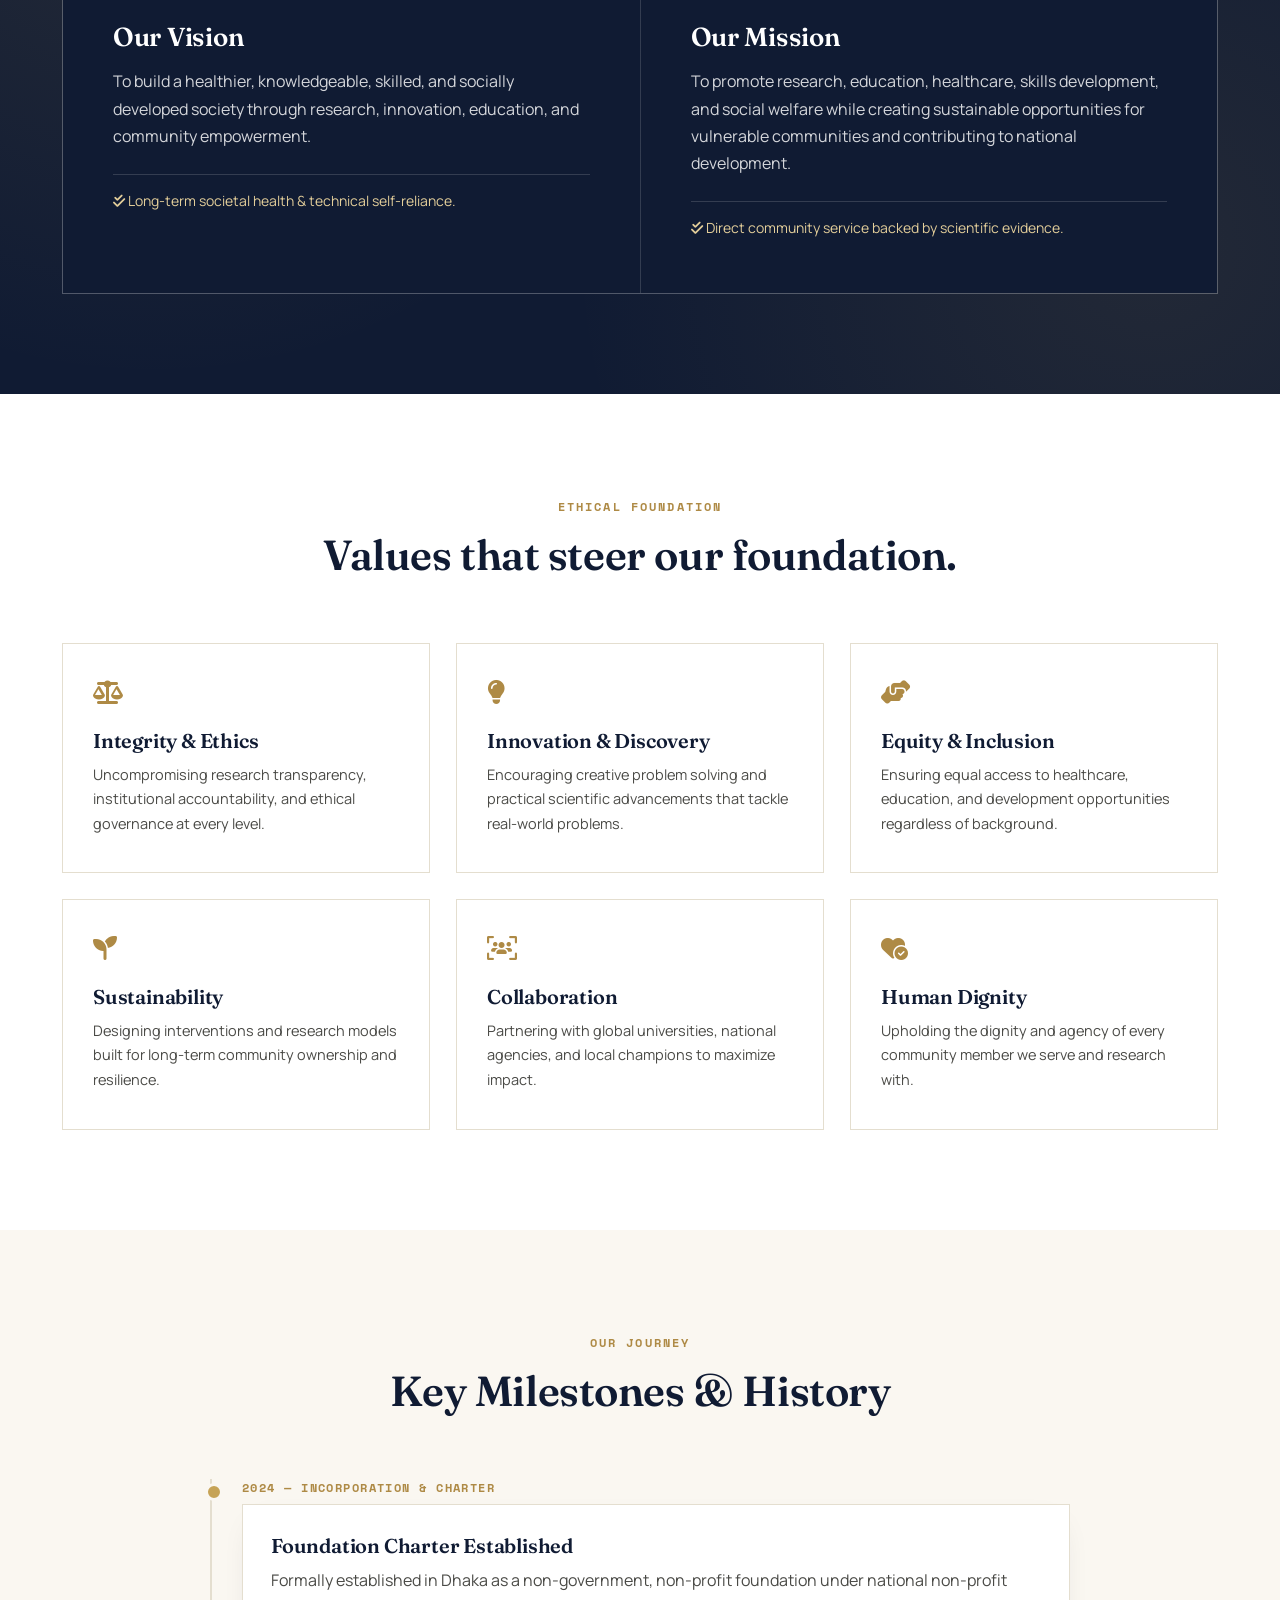
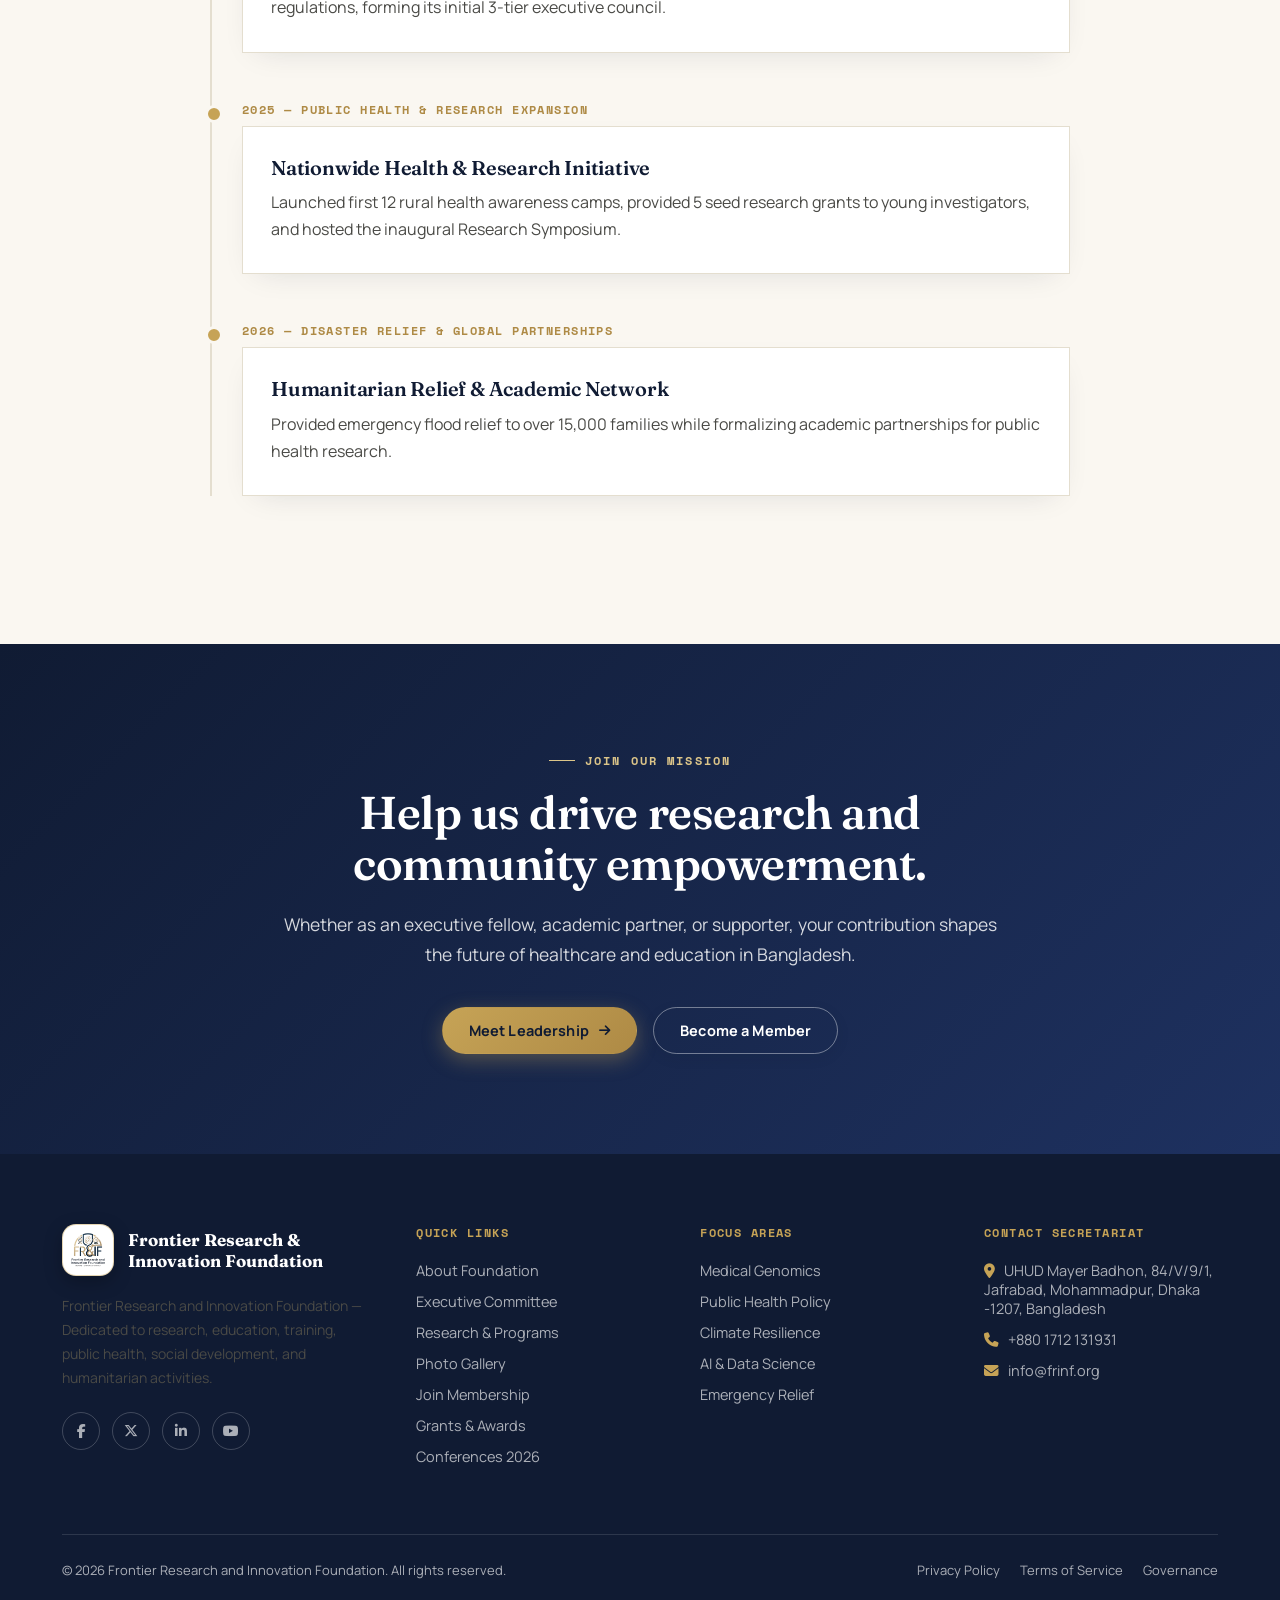
==== commit 10daece7: "style: make Google Translate language selection popup panel 100% mobile responsive and scrollable" ====
--- a/about.html
+++ b/about.html
@@ -60,7 +60,7 @@
 <link rel="preconnect" href="https://fonts.gstatic.com" crossorigin>
 <link href="https://fonts.googleapis.com/css2?family=Fraunces:ital,opsz,wght@0,9..144,300;0,9..144,400;0,9..144,500;0,9..144,600;0,9..144,700;1,9..144,400;1,9..144,500&family=Manrope:wght@400;500;600;700;800&family=Space+Mono:wght@400;700&display=swap" rel="stylesheet">
 <link rel="stylesheet" href="https://cdnjs.cloudflare.com/ajax/libs/font-awesome/6.5.1/css/all.min.css">
-<link rel="stylesheet" href="css/style.css?v=2.5">
+<link rel="stylesheet" href="css/style.css?v=2.6">
 <script src="js/components.js"></script>
 </head>
 <body>
--- a/css/style.css
+++ b/css/style.css
@@ -2500,5 +2500,43 @@
   }
 }
 
-
-
+/* ==========================================================================
+   Google Translate Language Popup Menu — Responsive Mobile Panel
+   ========================================================================== */
+iframe.goog-te-menu-frame,
+iframe[class*="goog-te-menu-frame"],
+.goog-te-menu-frame {
+  position: fixed !important;
+  top: 75px !important;
+  left: 50% !important;
+  transform: translateX(-50%) !important;
+  width: 92vw !important;
+  max-width: 420px !important;
+  height: 72vh !important;
+  max-height: 480px !important;
+  border-radius: 16px !important;
+  border: 1.5px solid var(--gold-500) !important;
+  box-shadow: 0 20px 60px rgba(11, 25, 44, 0.4), 0 0 30px rgba(198, 163, 86, 0.15) !important;
+  z-index: 999999 !important;
+  background: #ffffff !important;
+  overflow-y: auto !important;
+  -webkit-overflow-scrolling: touch !important;
+}
+
+@media (max-width: 600px) {
+  iframe.goog-te-menu-frame,
+  iframe[class*="goog-te-menu-frame"],
+  .goog-te-menu-frame {
+    top: 65px !important;
+    left: 4vw !important;
+    transform: none !important;
+    width: 92vw !important;
+    height: 70vh !important;
+    max-height: 460px !important;
+    border-radius: 14px !important;
+  }
+}
+
+
+
+
